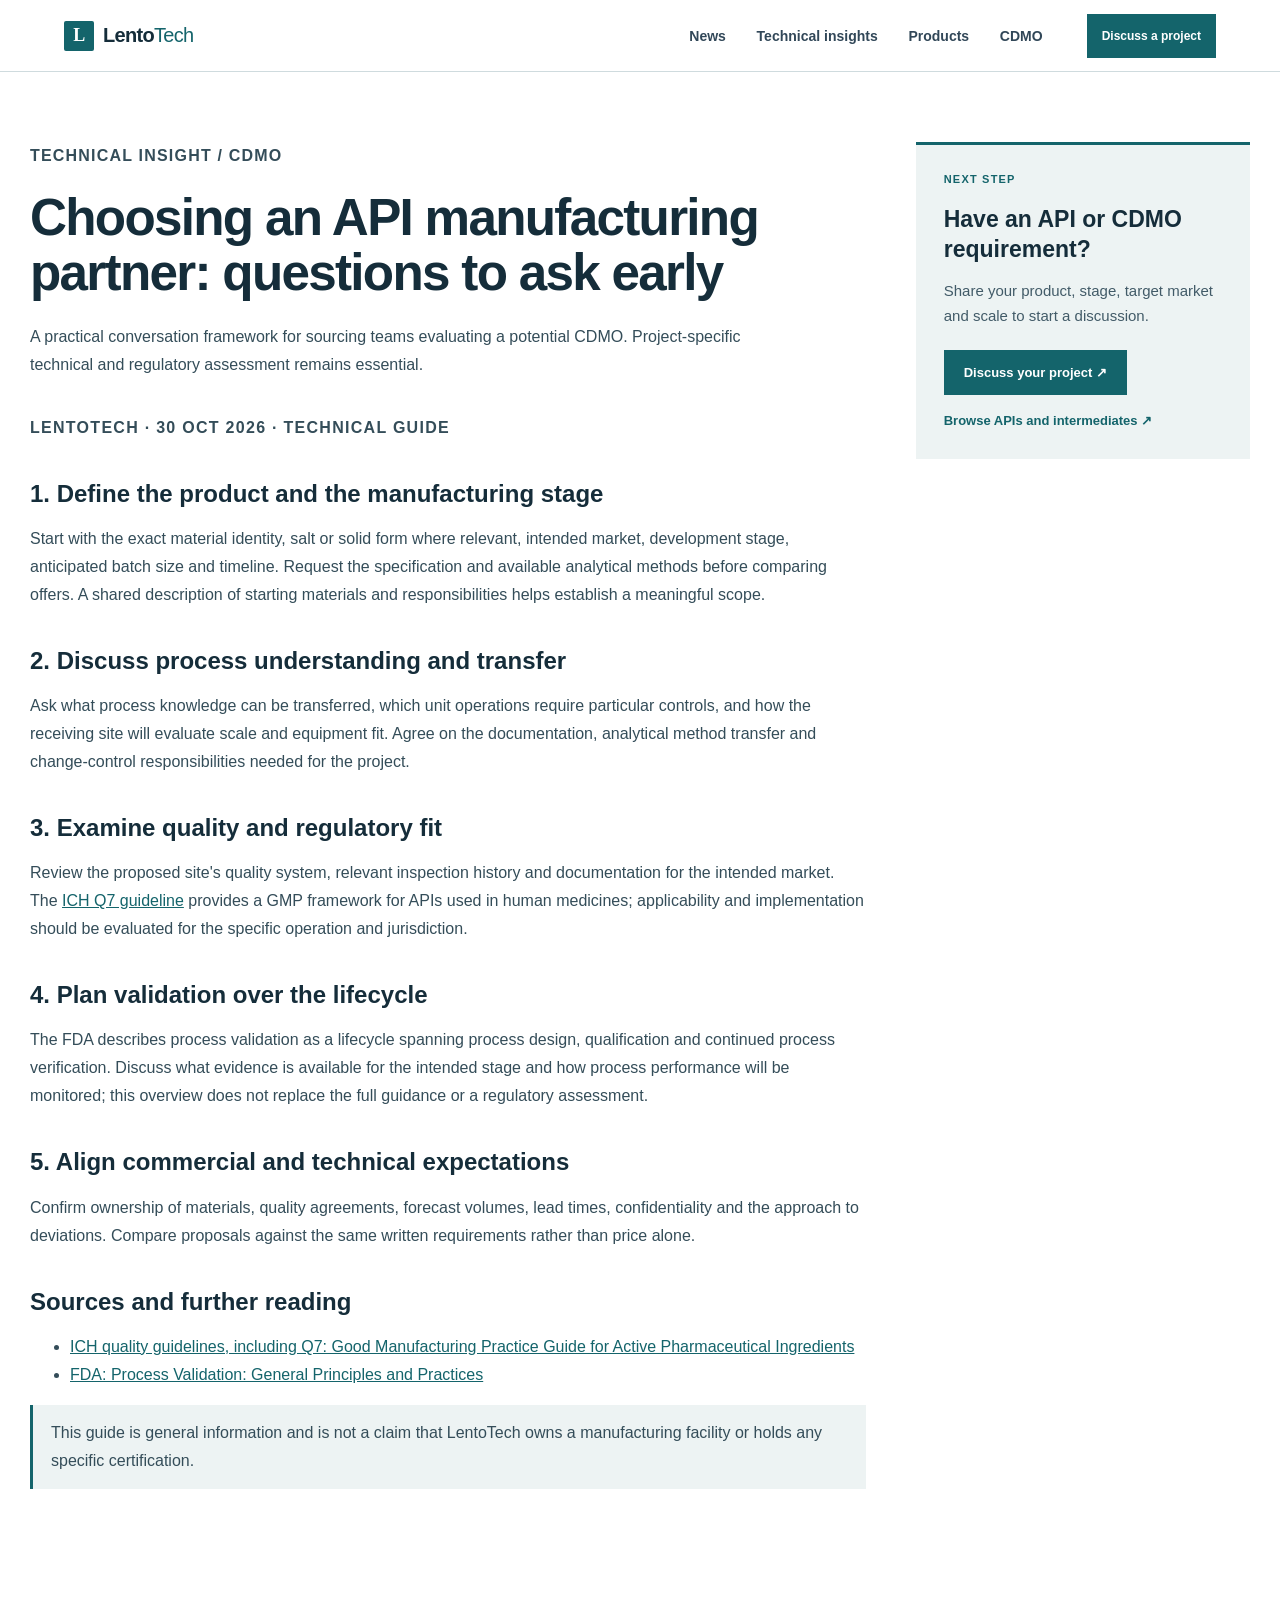
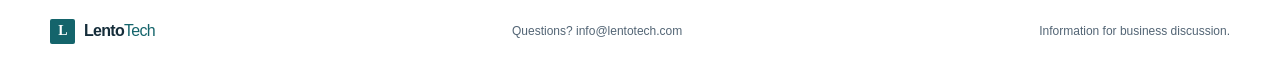
==== cdmo-guide.html @ 112631e0 "Redesign site around news, technical insights and products" ====
<!doctype html><html lang="en"><head><meta charset="utf-8"><meta name="viewport" content="width=device-width,initial-scale=1"><title>Choosing an API manufacturing partner | LentoTech</title><meta name="description" content="A practical introduction to process transfer, quality, validation and CDMO partner selection for API projects."><link rel="canonical" href="https://www.lentotech.com/cdmo-guide.html"><meta property="og:type" content="article"><meta property="og:title" content="Choosing an API manufacturing partner | LentoTech"><meta property="og:description" content="A practical introduction to process transfer, quality, validation and CDMO partner selection for API projects."><meta property="og:url" content="https://www.lentotech.com/cdmo-guide.html"><meta property="og:image" content="https://www.lentotech.com/lab-illustrative.jpg"><meta name="twitter:card" content="summary_large_image"><link rel="stylesheet" href="styles.css"></head><body><a class="skip-link" href="#main">Skip to content</a><header class="catalog-header"><a class="brand" href="index.html"><span class="brand-mark">L</span><span>Lento<span class="brand-light">Tech</span></span></a><nav aria-label="Primary navigation"><a href="news.html">News</a><a href="cdmo-guide.html">Technical insights</a><a href="products.html">Products</a><a href="index.html#capabilities">CDMO</a></nav><a class="button button-small" href="index.html#inquiry">Discuss a project</a></header><main id="main"><article class="editorial-page"><div class="article-layout"><div class="article-body"><p class="eyebrow">TECHNICAL INSIGHT / CDMO</p><h1>Choosing an API manufacturing partner: questions to ask early</h1><p class="page-lead">A practical conversation framework for sourcing teams evaluating a potential CDMO. Project-specific technical and regulatory assessment remains essential.</p><p class="story-meta">LENTOTECH · 30 OCT 2026 · TECHNICAL GUIDE</p><h2>1. Define the product and the manufacturing stage</h2><p>Start with the exact material identity, salt or solid form where relevant, intended market, development stage, anticipated batch size and timeline. Request the specification and available analytical methods before comparing offers. A shared description of starting materials and responsibilities helps establish a meaningful scope.</p><h2>2. Discuss process understanding and transfer</h2><p>Ask what process knowledge can be transferred, which unit operations require particular controls, and how the receiving site will evaluate scale and equipment fit. Agree on the documentation, analytical method transfer and change-control responsibilities needed for the project.</p><h2>3. Examine quality and regulatory fit</h2><p>Review the proposed site's quality system, relevant inspection history and documentation for the intended market. The <a href="https://ich.org/page/quality-guidelines">ICH Q7 guideline</a> provides a GMP framework for APIs used in human medicines; applicability and implementation should be evaluated for the specific operation and jurisdiction.</p><h2>4. Plan validation over the lifecycle</h2><p>The FDA describes process validation as a lifecycle spanning process design, qualification and continued process verification. Discuss what evidence is available for the intended stage and how process performance will be monitored; this overview does not replace the full guidance or a regulatory assessment.</p><h2>5. Align commercial and technical expectations</h2><p>Confirm ownership of materials, quality agreements, forecast volumes, lead times, confidentiality and the approach to deviations. Compare proposals against the same written requirements rather than price alone.</p><h2>Sources and further reading</h2><ul><li><a href="https://ich.org/page/quality-guidelines">ICH quality guidelines, including Q7: Good Manufacturing Practice Guide for Active Pharmaceutical Ingredients</a></li><li><a href="https://www.fda.gov/regulatory-information/search-fda-guidance-documents/process-validation-general-principles-and-practices">FDA: Process Validation: General Principles and Practices</a></li></ul><p class="article-note">This guide is general information and is not a claim that LentoTech owns a manufacturing facility or holds any specific certification.</p></div><aside class="news-aside"><p class="eyebrow">NEXT STEP</p><h2>Have an API or CDMO requirement?</h2><p>Share your product, stage, target market and scale to start a discussion.</p><a class="button" href="index.html#inquiry">Discuss your project ↗</a><a class="text-link" href="products.html">Browse APIs and intermediates ↗</a></aside></div></article></main><footer><a class="brand" href="index.html"><span class="brand-mark">L</span><span>Lento<span class="brand-light">Tech</span></span></a><span>Questions? <a href="mailto:info@lentotech.com">info@lentotech.com</a></span><span>Information for business discussion.</span></footer></body></html>
---- styles.css ----
:root{--ink:#182b3a;--muted:#536575;--accent:#17636b;--accent-dark:#124d54;--accent-pale:#e5eff0;--paper:#fff;--soft:#f4f6f5;--line:#d7dfe1;--dark:#172c37;--white:#fff;--serif:Georgia,'Times New Roman',serif;--sans:Arial,Helvetica,sans-serif;--display:Arial,Helvetica,sans-serif}
*{box-sizing:border-box}html{scroll-behavior:smooth;scroll-padding-top:85px}body{margin:0;color:var(--ink);background:var(--paper);font-family:var(--sans);-webkit-font-smoothing:antialiased}a{color:inherit;text-decoration:none}button,input,select,textarea{font:inherit}.sr-only{position:absolute;width:1px;height:1px;padding:0;margin:-1px;overflow:hidden;clip:rect(0,0,0,0);white-space:nowrap;border:0}.skip-link{position:absolute;top:-48px;left:1rem;padding:.8rem;background:var(--ink);color:#fff;z-index:10}.skip-link:focus{top:1rem}
.site-header{min-height:78px;padding:0 max(5vw,calc((100vw - 1240px)/2));display:flex;align-items:center;justify-content:space-between;border-bottom:1px solid var(--line);background:#fff;position:sticky;top:0;z-index:5}.brand{display:inline-flex;align-items:center;gap:9px;font:700 20px var(--display);letter-spacing:-.7px;white-space:nowrap}.brand-mark{height:30px;width:30px;border-radius:2px;background:var(--accent);color:white;display:grid;place-items:center;font:700 18px var(--serif)}.brand-light{font-weight:400;color:var(--accent)}nav{display:flex;gap:clamp(16px,2.4vw,34px);margin:0 24px;font-size:13px;color:#314758}nav a:hover,.text-link:hover,.read-link:hover{color:var(--accent)}.header-actions{display:flex;align-items:center;gap:16px}#language{border:1px solid var(--line);background:#fff;color:var(--ink);font-size:12px;padding:10px;cursor:pointer}.button{display:inline-flex;align-items:center;justify-content:center;gap:16px;background:var(--accent);border:1px solid var(--accent);color:white;padding:14px 19px;font-weight:600;font-size:13px;transition:background .15s}.button:hover{background:var(--accent-dark)}.button-small{padding:11px 14px;font-size:12px}
.hero{max-width:1240px;margin:auto;padding:76px 30px 70px;min-height:530px;display:grid;grid-template-columns:1.05fr .95fr;gap:7vw;align-items:center}.eyebrow{font-size:10px;font-weight:700;letter-spacing:1.2px;color:var(--accent);margin:0 0 20px;text-transform:uppercase}.live-dot{width:6px;height:6px;display:inline-block;border-radius:50%;background:var(--accent);margin-right:7px}.hero h1{font:600 clamp(38px,4.5vw,60px)/1.1 var(--display);letter-spacing:-2.3px;max-width:650px;margin:0}.hero h1 em{font:500 1em/1.12 var(--serif);color:var(--accent);letter-spacing:-1.4px}.hero-lede{font-size:16px;line-height:1.7;color:var(--muted);max-width:520px;margin:22px 0 26px}.hero-actions{display:flex;gap:24px;align-items:center}.text-link,.read-link{font-size:12px;font-weight:600;color:var(--accent)}.trust-row{display:flex;gap:19px;margin-top:42px;color:#4a5e6c;font-size:10px;border-top:1px solid var(--line);padding-top:15px}.trust-row b{color:var(--ink);font-weight:600}.hero-visual{height:355px;width:100%;position:relative;margin:0;overflow:hidden;background:#edf1f0;color:#415765;font-size:12px;letter-spacing:.1px}.hero-visual:before{content:'';position:absolute;inset:18px;border:1px solid #c7d1d1;pointer-events:none}.hero-visual:after{content:'LENTOTECH';position:absolute;bottom:31px;left:32px;color:#7d8c91;font-size:9px;letter-spacing:1.5px;pointer-events:none}.media-placeholder{display:flex;flex-direction:column;align-items:center;justify-content:center;gap:10px;text-align:center}.media-icon{width:34px;height:34px;border:1px solid #82959a;display:grid;place-items:center;color:var(--accent);font-size:19px;z-index:1}.media-placeholder small{font-size:10px;z-index:1;color:#536575}.hero-visual>span:not(.media-icon),.hero-visual small{z-index:1}
.ticker{min-height:55px;background:var(--dark);color:white;padding:0 max(5vw,calc((100vw - 1240px)/2));display:flex;align-items:center;justify-content:space-between;gap:18px;font-size:12px;letter-spacing:.1px}.ticker span{font-size:9px;color:#c2d0d3;letter-spacing:1px}.ticker i{font-style:normal;color:#95b6b9}
.section{padding:82px 30px;max-width:1240px;margin:auto}.section-heading{display:flex;align-items:end;justify-content:space-between;gap:30px}.section h2,.inquiry h2{font:600 clamp(30px,3.4vw,43px)/1.16 var(--display);letter-spacing:-1.5px;margin:0;max-width:680px}.section-heading .eyebrow{margin-bottom:13px}.section-intro{max-width:650px;margin:16px 0 29px;color:var(--muted);line-height:1.7;font-size:14px}.insight-grid{display:grid;grid-template-columns:1.25fr 1fr 1fr;gap:26px}.insight-card{border-top:1px solid var(--line);padding-top:15px;min-width:0}.insight-card .media-placeholder{display:none}.article-meta{display:flex;gap:8px;font-size:9px;color:#536575;letter-spacing:.65px;margin:3px 0 12px}.article-meta span:first-child{color:var(--accent);font-weight:700}.insight-card h3{font:600 19px/1.35 var(--display);letter-spacing:-.25px;margin:0 0 8px}.feature-card h3{font-size:22px}.insight-card p,.product-grid p,.capability-list p{font-size:13px;line-height:1.65;color:var(--muted);margin:0 0 12px}.read-link{display:inline-block;margin:3px 0 2px}
.capabilities{max-width:none;background:var(--soft);display:grid;grid-template-columns:minmax(240px,.75fr) minmax(480px,1.25fr);gap:8vw;padding:80px max(30px,calc((100vw - 1180px)/2))}.capability-intro .eyebrow{margin-bottom:15px}.capability-intro h2{max-width:430px}.capability-intro>p:not(.eyebrow){max-width:390px;color:#536575;font-size:14px;line-height:1.7;margin:18px 0}.capability-list article{display:grid;grid-template-columns:36px 1fr 18px;gap:14px;padding:18px 0;border-top:1px solid #d3dddf}.capability-list article:last-child{border-bottom:1px solid #d3dddf}.capability-list article>span{font-size:10px;color:var(--accent);padding-top:3px}.capability-list h3{margin:0 0 5px;font:600 16px/1.35 var(--display)}.capability-list p{margin:0;max-width:580px}.capability-list article>b{font-size:14px;color:var(--accent);font-weight:400}.products{background:#fff}.small-note{font-size:11px;color:#536575}.product-grid{display:grid;grid-template-columns:repeat(3,1fr);gap:0;margin-top:35px;border-top:1px solid var(--line);border-bottom:1px solid var(--line)}.product-grid article{padding:20px 26px 23px 0;position:relative}.product-grid article+article{padding-left:26px;border-left:1px solid var(--line)}.product-index{font-size:10px;color:#536575;letter-spacing:.7px}.product-symbol{font:italic 38px var(--serif);color:var(--accent);margin:18px 0 8px;height:44px}.product-grid h3{font:600 17px/1.35 var(--display);margin:0 0 8px}.product-grid p{min-height:43px}.product-grid a{font-size:11px;color:var(--accent);font-weight:700}
.inquiry{background:var(--dark);color:white;padding:76px max(30px,calc((100vw - 1180px)/2));display:grid;grid-template-columns:.9fr 1.1fr;gap:8vw}.inquiry .eyebrow{color:#9fc5c7}.inquiry h2{font-size:38px}.inquiry-copy>p:not(.eyebrow){color:#d0dadd;line-height:1.7;font-size:14px;max-width:440px;margin:16px 0}.private-note{margin-top:38px;display:flex;align-items:flex-start;gap:9px;color:#d0dadd;font-size:11px;line-height:1.6;max-width:360px}.private-note span{color:#9fc5c7}form{display:flex;flex-direction:column;gap:9px}form label{font-size:11px;color:#e0e7e9;margin-top:5px}form input,form select,form textarea{width:100%;border:1px solid #73838a;background:#213944;color:white;padding:12px 13px;border-radius:0;font-size:13px;outline:none}form input:focus,form select:focus,form textarea:focus{border-color:#b6d7d8}form input::placeholder,form textarea::placeholder{color:#c3d0d3}form select option{background:#213944}.form-row{display:grid;grid-template-columns:1fr 1fr;gap:14px}.form-row>div{display:flex;flex-direction:column;gap:9px}.consent{display:flex;align-items:center;gap:8px!important;color:#d0dadd!important}.consent input{width:14px;height:14px;accent-color:var(--accent)}form .button{align-self:flex-start;margin-top:6px;background:#fff;border-color:#fff;color:var(--dark)}form .button:hover{background:#e6eff0}.form-note{font-size:10px;line-height:1.6;color:#d0dadd;max-width:440px;margin:0}.about-strip{display:flex;align-items:center;gap:22px;padding:28px max(30px,calc((100vw - 1180px)/2));background:var(--accent-pale)}.about-strip p{flex:1;max-width:680px;color:#314e59;font-size:13px;line-height:1.65}.about-strip>a{font-size:12px;color:var(--accent-dark);font-weight:600}footer{display:flex;align-items:center;justify-content:space-between;gap:18px;padding:24px max(30px,calc((100vw - 1180px)/2));color:#536575;font-size:10px}footer .brand{color:var(--ink);font-size:16px}footer .brand-mark{height:25px;width:25px;font-size:14px}footer .brand-light{color:var(--accent)}
@media(max-width:900px){.site-header{padding:0 4vw}.hero{padding:58px 5vw;gap:4vw}.hero-visual{height:310px}.section{padding:68px 5vw}.inquiry{padding:65px 5vw;gap:5vw}.capabilities{gap:5vw;padding:68px 5vw}.ticker{padding:0 4vw}.trust-row{gap:12px}.section h2{font-size:36px}}
@media(max-width:680px){.site-header{min-height:66px;padding:0 5vw}.site-header nav{display:none}.header-actions{gap:8px}.button-small{padding:9px 10px;font-size:10px}.brand{font-size:17px}.brand-mark{height:27px;width:27px}.hero{grid-template-columns:1fr;padding:48px 5vw 42px;gap:30px;min-height:0}.hero h1{font-size:42px;letter-spacing:-1.8px}.hero h1 em{letter-spacing:-1px}.hero-lede{font-size:14px}.hero-visual{height:235px}.trust-row{margin-top:28px;flex-wrap:wrap;font-size:9px}.ticker{height:auto;min-height:50px;gap:14px;overflow:auto;justify-content:flex-start;white-space:nowrap}.ticker span{display:none}.ticker b{font-size:11px}.section{padding:58px 5vw}.section-heading{align-items:flex-start;flex-direction:column;gap:14px}.section h2,.inquiry h2{font-size:33px;letter-spacing:-1px}.section-intro{margin:13px 0 24px;font-size:13px}.insight-grid{grid-template-columns:1fr;gap:20px}.insight-card{padding-top:13px}.insight-card h3,.feature-card h3{font-size:18px}.capabilities{grid-template-columns:1fr;gap:28px;padding:58px 5vw}.capability-list article{grid-template-columns:30px 1fr 16px;gap:9px;padding:15px 0}.capability-list h3{font-size:15px}.product-grid{grid-template-columns:1fr;margin-top:25px}.product-grid article,.product-grid article+article{padding:17px 0 19px;border-left:0}.product-grid article+article{border-top:1px solid var(--line)}.product-symbol{margin:10px 0 4px}.product-grid p{min-height:0}.inquiry{grid-template-columns:1fr;gap:25px;padding:58px 5vw}.inquiry h2{font-size:34px}.private-note{margin-top:23px}.form-row{grid-template-columns:1fr;gap:7px}.about-strip{padding:24px 5vw;align-items:flex-start;flex-wrap:wrap;gap:12px}.about-strip p{flex-basis:100%;order:2;margin:0}.about-strip>a{order:3;margin-left:39px}footer{padding:20px 5vw;flex-wrap:wrap;gap:12px}footer>span:last-child{flex-basis:100%;line-height:1.6}}
@media(prefers-reduced-motion:reduce){html{scroll-behavior:auto}*,*:before,*:after{transition:none!important}}

.audience-paths{max-width:1180px;margin:0 auto;padding:0 30px;display:grid;grid-template-columns:repeat(3,1fr);border-bottom:1px solid var(--line)}
.audience-paths a{min-height:72px;display:flex;align-items:center;gap:14px;border-top:1px solid var(--line);padding:12px 20px 12px 0}
.audience-paths a+a{border-left:1px solid var(--line);padding-left:20px}
.audience-paths span{font-size:10px;color:var(--accent);font-weight:700}
.audience-paths strong{font-size:14px;font-weight:600;flex:1}
.audience-paths b{color:var(--accent);font-size:14px;font-weight:400}
.audience-paths a:hover strong{color:var(--accent)}
@media(max-width:680px){.audience-paths{padding:0 5vw;grid-template-columns:1fr}.audience-paths a{min-height:52px;padding:10px 0}.audience-paths a+a{border-left:0;padding-left:0}.audience-paths strong{font-size:13px}}

.hero-visual img{display:block;width:100%;height:100%;object-fit:cover}.hero-visual:before,.hero-visual:after{display:none}.hero-visual figcaption{position:absolute;bottom:10px;right:10px;background:rgba(20,38,47,.82);color:#fff;padding:5px 8px;font-size:10px;line-height:1.3}

.section-photo{position:relative;margin:28px 0 0;height:250px;overflow:hidden;background:#edf1f0}.section-photo img{width:100%;height:100%;display:block;object-fit:cover}.section-photo figcaption{position:absolute;right:10px;bottom:10px;background:rgba(20,38,47,.82);color:#fff;padding:5px 8px;font-size:10px}.capability-photo{height:190px}

/* Editorial layout: readable information first, with clear product and service pathways. */
:root{--ink:#152d3a;--muted:#425b68;--accent:#14646b;--accent-dark:#0d454b;--line:#cfdbde;--soft:#edf3f3;--dark:#102c38}
.site-header{min-height:72px;box-shadow:0 1px 0 rgba(16,44,56,.04)}
nav{font-size:14px;font-weight:600}nav a{padding:12px 0}nav a:hover{box-shadow:inset 0 -2px var(--accent)}
.hero{min-height:0;max-width:1300px;padding:64px 30px 58px;grid-template-columns:1fr 1.05fr;gap:5vw}.hero h1{font-size:clamp(36px,3.6vw,52px);line-height:1.12;letter-spacing:-1.4px}.hero h1 em{font-family:var(--display);font-style:normal;font-weight:600;letter-spacing:inherit}.hero-lede{font-size:17px;line-height:1.65}.hero-visual{height:390px}.hero-visual img{object-position:center}.trust-row{font-size:11px;margin-top:32px}.button{min-height:45px}.text-link,.read-link,.product-grid a{font-size:13px}
.audience-paths{max-width:1240px;margin:0 auto;padding:0 30px;display:grid;grid-template-columns:repeat(3,1fr);border-bottom:1px solid var(--line)}.audience-paths a{display:flex;align-items:center;gap:14px;min-height:74px;padding:15px 20px;border-right:1px solid var(--line);font-size:14px}.audience-paths a:first-child{border-left:1px solid var(--line)}.audience-paths a span{font-size:11px;color:var(--accent)}.audience-paths a b{margin-left:auto;color:var(--accent)}.audience-paths a:hover{background:var(--soft)}
.section{max-width:1300px;padding:78px 30px}.section h2,.inquiry h2{font-size:clamp(29px,2.9vw,39px);letter-spacing:-.8px}.section-intro,.capability-intro>p:not(.eyebrow){font-size:16px;line-height:1.65}.section-photo{height:265px}.product-grid{margin-top:24px}.product-grid article{padding:25px 28px 28px 0}.product-grid article+article{padding-left:28px}.product-grid h3,.capability-list h3{font-size:18px}.product-grid p,.capability-list p,.insight-card p{font-size:15px;line-height:1.65}.product-symbol{font-size:30px;height:34px;margin:14px 0}.capabilities{max-width:none;padding:78px max(30px,calc((100vw - 1240px)/2));gap:7vw}.capability-list article{padding:22px 0}.capability-photo{height:210px}.insight-card h3{font-size:19px}.article-meta,.eyebrow{font-size:11px}.small-note{font-size:12px;line-height:1.5}.inquiry{padding:75px max(30px,calc((100vw - 1240px)/2))}.inquiry-copy>p:not(.eyebrow){font-size:16px}form label,.private-note{font-size:13px}form input,form select,form textarea{font-size:15px}.form-note{font-size:12px}.about-strip p{font-size:14px}footer{font-size:12px}
a:focus-visible,button:focus-visible,select:focus-visible,input:focus-visible,textarea:focus-visible{outline:3px solid #d6942c;outline-offset:3px}
@media(max-width:900px){.site-header{padding:0 4vw}.hero{padding:50px 5vw;gap:4vw}.hero-visual{height:320px}.section{padding:65px 5vw}.capabilities{padding:65px 5vw}.audience-paths{padding:0 5vw}}
@media(max-width:680px){.site-header{position:relative;flex-wrap:wrap;gap:10px;padding:14px 5vw}.site-header nav{display:flex;order:3;width:100%;margin:0;gap:22px;overflow-x:auto;white-space:nowrap;font-size:13px}.site-header nav a{padding:7px 0}.header-actions{margin-left:auto}.hero{grid-template-columns:1fr;padding:38px 5vw 42px;gap:24px}.hero h1{font-size:clamp(34px,9vw,44px);letter-spacing:-1px}.hero-lede{font-size:16px}.hero-visual{height:250px}.trust-row{font-size:11px}.audience-paths{grid-template-columns:1fr;padding:0 5vw}.audience-paths a,.audience-paths a:first-child{min-height:54px;border:0;border-bottom:1px solid var(--line);padding:12px 3px}.section{padding:58px 5vw}.section-photo{height:210px}.product-grid{grid-template-columns:1fr}.product-grid article,.product-grid article+article{padding:20px 0;border-left:0}.capabilities{grid-template-columns:1fr;padding:58px 5vw}.capability-photo{height:200px}.inquiry{grid-template-columns:1fr;padding:58px 5vw}.form-row{grid-template-columns:1fr}.insight-grid{grid-template-columns:1fr}}

/* Product and service pathways */
.product-grid{gap:18px;border:0}.product-grid article,.product-grid article+article{padding:24px;border:1px solid var(--line);background:#f8faf9}.product-grid article{display:flex;flex-direction:column}.product-grid article a{margin-top:auto;display:inline-flex;align-items:center;min-height:44px}.product-grid p{min-height:0}.hero-actions{flex-wrap:wrap}.header-actions{min-width:0}#language{min-height:44px}.button-small{min-height:44px}.section-photo img{object-position:center}.hero-visual img{object-position:center}
@media(max-width:680px){.product-grid{gap:12px}.product-grid article,.product-grid article+article{padding:20px;border:1px solid var(--line)}.site-header nav{scrollbar-width:thin}.header-actions{flex-wrap:wrap;justify-content:flex-end}.site-header nav a{min-height:44px;display:inline-flex;align-items:center}.ticker{white-space:normal;flex-wrap:wrap;padding:14px 5vw;gap:10px}.ticker i{display:none}.hero-actions .text-link{min-height:44px;display:inline-flex;align-items:center}}
@media(max-width:360px){.site-header .header-actions{width:100%;justify-content:space-between}.hero h1{font-size:32px}.section h2,.inquiry h2{font-size:29px}}
/* Product catalog */
.catalog-header{min-height:72px;padding:12px max(5vw,calc((100vw - 1240px)/2));display:flex;align-items:center;justify-content:space-between;gap:20px;border-bottom:1px solid var(--line);background:#fff}.catalog-main{max-width:1300px;padding:68px 30px 90px;margin:auto}.catalog-main h1{font-size:clamp(34px,4vw,50px);line-height:1.1;letter-spacing:-1.2px;max-width:800px;margin:0}.catalog-intro{font-size:17px;line-height:1.65;max-width:760px;color:var(--muted)}.catalog-notice{font-size:14px;line-height:1.6;color:var(--muted);background:var(--soft);padding:15px 18px;border-left:3px solid var(--accent)}.catalog-controls{display:grid;grid-template-columns:minmax(0,2fr) minmax(180px,1fr);gap:16px;margin-top:30px}.catalog-controls label{font-size:14px;font-weight:600;display:grid;gap:8px}.catalog-controls input,.catalog-controls select{width:100%;min-height:48px;padding:10px 12px;border:1px solid #9bacb1;background:#fff;color:var(--ink)}#product-count{font-size:14px;color:var(--muted);margin:22px 0}.catalog-grid{display:grid;grid-template-columns:repeat(3,minmax(0,1fr));gap:16px}.catalog-card{border:1px solid var(--line);padding:22px;display:flex;flex-direction:column;min-width:0;background:#fff;overflow-wrap:anywhere}.catalog-card[hidden]{display:none}.card-head{display:flex;justify-content:space-between;gap:12px}.kind{color:var(--accent);font-size:12px;font-weight:700;letter-spacing:.05em;text-transform:uppercase}.anchor{color:var(--muted);font-size:14px}.catalog-card h2{font-size:19px;line-height:1.35;margin:14px 0 8px}.other-name{font-size:14px;color:var(--muted);margin:0 0 12px}.cas{font-size:14px;margin:0 0 16px}.cas strong{display:block;font-size:11px;letter-spacing:.08em;color:var(--muted);margin-bottom:4px}.catalog-card details{border-top:1px solid var(--line);font-size:14px;line-height:1.6}.catalog-card summary{padding:14px 0;cursor:pointer;color:var(--accent);font-weight:600}.catalog-card details a,#no-results a{color:var(--accent);text-decoration:underline}.inquire{border-top:1px solid var(--line);padding:16px 0 0;margin-top:auto;min-height:46px;font-size:14px;color:var(--accent);font-weight:700;display:flex;justify-content:space-between}.catalog-link{white-space:nowrap}.catalog-header nav{margin-left:auto}#no-results{padding:24px;background:var(--soft)}
@media(max-width:900px){.catalog-grid{grid-template-columns:repeat(2,minmax(0,1fr))}.catalog-main{padding:54px 5vw 70px}}
@media(max-width:680px){.catalog-header{flex-wrap:wrap;padding:14px 5vw}.catalog-header nav{order:3;width:100%;margin:0;gap:18px;overflow:auto;white-space:nowrap}.catalog-header nav a{min-height:44px;display:flex;align-items:center}.catalog-controls,.catalog-grid{grid-template-columns:1fr}.catalog-card{padding:20px}.catalog-main h1{font-size:34px}.catalog-intro{font-size:16px}.catalog-link{white-space:normal}}
/* Editorial home and technical content */
.editorial-hero{max-width:1300px;margin:auto;padding:68px 30px;display:grid;grid-template-columns:1.12fr .88fr;gap:7vw;align-items:center}.editorial-intro h1,.editorial-page h1{font-size:clamp(38px,4vw,57px);line-height:1.08;letter-spacing:-1.7px;margin:0;max-width:800px}.editorial-intro>p:not(.eyebrow){font-size:17px;line-height:1.65;max-width:600px;color:var(--muted);margin:22px 0 28px}.hero-brief{padding:35px;background:#e8f2f1;border-top:4px solid var(--accent)}.hero-brief h2{font-size:clamp(23px,2.4vw,32px);line-height:1.25;margin:0 0 16px}.hero-brief p:not(.eyebrow){color:var(--muted);font-size:15px;line-height:1.65}.hero-meta,.story-meta{font-size:11px;color:#346169;letter-spacing:.08em;font-weight:700;line-height:1.5}.hero-meta{border-top:1px solid #bdcecf;padding-top:17px;margin-top:24px}.news-home{max-width:1300px;margin:auto;padding:78px 30px}.news-heading{display:flex;justify-content:space-between;align-items:end;gap:24px;margin-bottom:28px}.news-heading h2{font-size:clamp(30px,3vw,40px);margin:0;letter-spacing:-1px}.news-layout,.article-layout{display:grid;grid-template-columns:minmax(0,2fr) minmax(250px,.8fr);gap:50px;align-items:start}.news-list article{padding:23px 0;border-top:1px solid var(--line)}.news-list article:last-child{border-bottom:1px solid var(--line)}.news-list h3,.news-list h2{font-size:22px;line-height:1.3;letter-spacing:-.3px;margin:9px 0}.news-list p,.news-aside p:not(.eyebrow){font-size:15px;line-height:1.65;color:var(--muted);margin:0 0 12px}.story-link{font-size:14px;font-weight:700;color:var(--accent);display:inline-block;padding:6px 0}.news-list h3 a:hover,.news-list h2 a:hover{color:var(--accent)}.news-aside{background:var(--soft);padding:28px;border-top:3px solid var(--accent)}.news-aside h2,.news-aside h3{font-size:23px;line-height:1.3;margin:0 0 14px}.news-aside .button{margin:10px 0 16px}.news-aside .text-link{display:block;line-height:1.5}.editorial-page{max-width:1300px;margin:auto;padding:70px 30px 90px}.page-lead{font-size:18px;line-height:1.7;max-width:760px;color:var(--muted);margin:22px 0 35px}.article-body h2{font-size:24px;margin:36px 0 12px;line-height:1.3}.article-body p,.article-body li{font-size:16px;line-height:1.75;color:#344d59}.article-body a{color:var(--accent);text-decoration:underline}.article-note{border-left:3px solid var(--accent);padding:14px 18px;background:var(--soft)}
@media(max-width:900px){.editorial-hero,.news-home,.editorial-page{padding-left:5vw;padding-right:5vw}.news-layout,.article-layout{gap:28px}.editorial-hero{gap:4vw}}
@media(max-width:680px){.editorial-hero{grid-template-columns:1fr;padding:44px 5vw 35px;gap:25px}.editorial-intro h1,.editorial-page h1{font-size:36px;letter-spacing:-1px}.hero-brief{padding:24px}.news-home,.editorial-page{padding:55px 5vw}.news-heading{align-items:flex-start;flex-direction:column}.news-layout,.article-layout{grid-template-columns:1fr;gap:28px}.news-list h2,.news-list h3{font-size:20px}.news-aside{padding:24px}.site-header nav{gap:18px}.page-lead{font-size:16px}}
.product-spotlight{display:grid;grid-template-columns:repeat(3,minmax(0,1fr));gap:12px;margin-top:26px}.product-spotlight a{display:flex;flex-direction:column;gap:8px;padding:18px;border:1px solid var(--line);min-width:0;overflow-wrap:anywhere}.product-spotlight a:hover{background:var(--soft)}.product-spotlight strong{font-size:16px}.product-spotlight span{font-size:13px;color:var(--muted)}.catalog-card h2 a:hover{color:var(--accent)}@media(max-width:680px){.product-spotlight{grid-template-columns:1fr}}
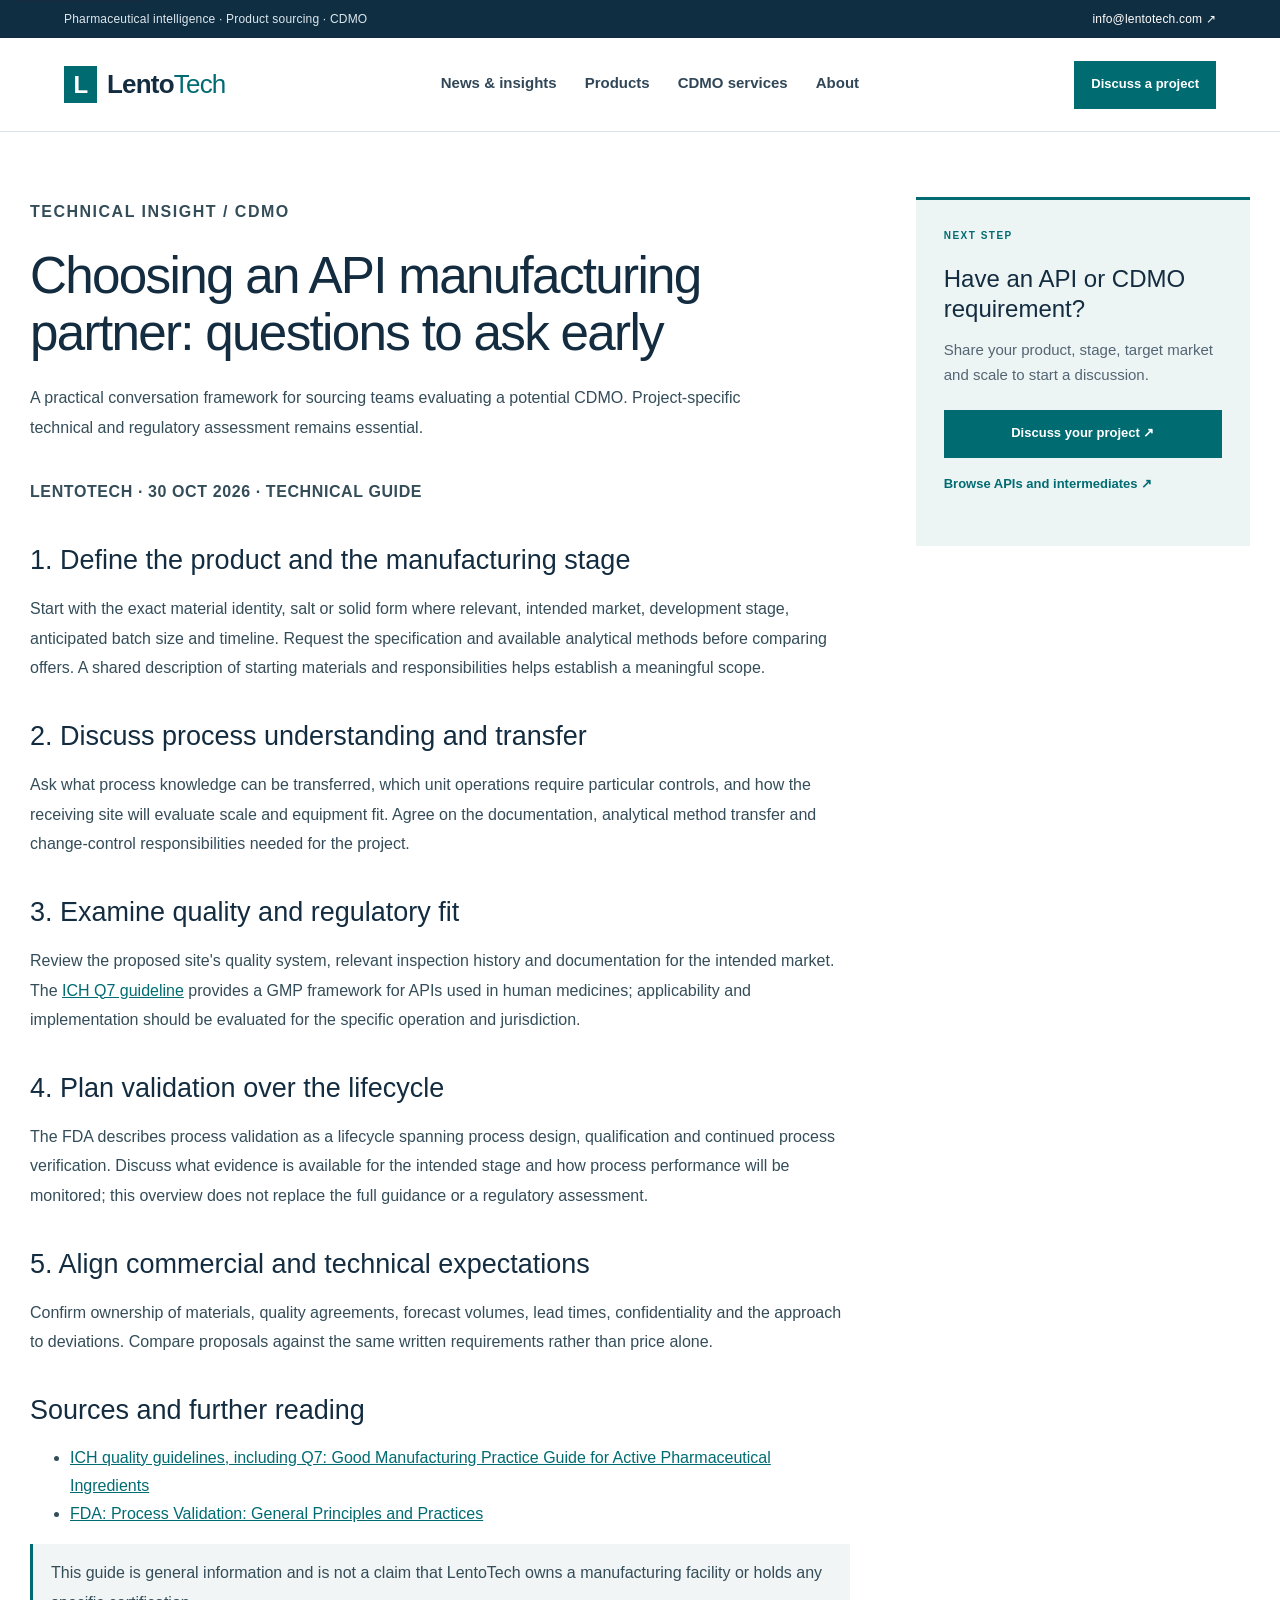
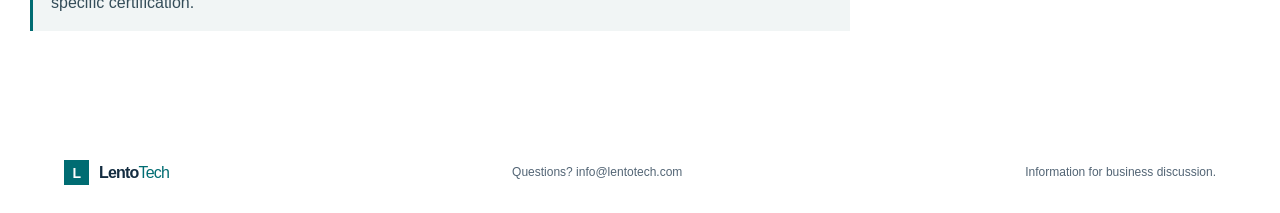
==== commit a64577e9: "Redesign pharma editorial layout and product discovery" ====
--- a/cdmo-guide.html
+++ b/cdmo-guide.html
@@ -1 +1 @@
-<!doctype html><html lang="en"><head><meta charset="utf-8"><meta name="viewport" content="width=device-width,initial-scale=1"><title>Choosing an API manufacturing partner | LentoTech</title><meta name="description" content="A practical introduction to process transfer, quality, validation and CDMO partner selection for API projects."><link rel="canonical" href="https://www.lentotech.com/cdmo-guide.html"><meta property="og:type" content="article"><meta property="og:title" content="Choosing an API manufacturing partner | LentoTech"><meta property="og:description" content="A practical introduction to process transfer, quality, validation and CDMO partner selection for API projects."><meta property="og:url" content="https://www.lentotech.com/cdmo-guide.html"><meta property="og:image" content="https://www.lentotech.com/lab-illustrative.jpg"><meta name="twitter:card" content="summary_large_image"><link rel="stylesheet" href="styles.css"></head><body><a class="skip-link" href="#main">Skip to content</a><header class="catalog-header"><a class="brand" href="index.html"><span class="brand-mark">L</span><span>Lento<span class="brand-light">Tech</span></span></a><nav aria-label="Primary navigation"><a href="news.html">News</a><a href="cdmo-guide.html">Technical insights</a><a href="products.html">Products</a><a href="index.html#capabilities">CDMO</a></nav><a class="button button-small" href="index.html#inquiry">Discuss a project</a></header><main id="main"><article class="editorial-page"><div class="article-layout"><div class="article-body"><p class="eyebrow">TECHNICAL INSIGHT / CDMO</p><h1>Choosing an API manufacturing partner: questions to ask early</h1><p class="page-lead">A practical conversation framework for sourcing teams evaluating a potential CDMO. Project-specific technical and regulatory assessment remains essential.</p><p class="story-meta">LENTOTECH · 30 OCT 2026 · TECHNICAL GUIDE</p><h2>1. Define the product and the manufacturing stage</h2><p>Start with the exact material identity, salt or solid form where relevant, intended market, development stage, anticipated batch size and timeline. Request the specification and available analytical methods before comparing offers. A shared description of starting materials and responsibilities helps establish a meaningful scope.</p><h2>2. Discuss process understanding and transfer</h2><p>Ask what process knowledge can be transferred, which unit operations require particular controls, and how the receiving site will evaluate scale and equipment fit. Agree on the documentation, analytical method transfer and change-control responsibilities needed for the project.</p><h2>3. Examine quality and regulatory fit</h2><p>Review the proposed site's quality system, relevant inspection history and documentation for the intended market. The <a href="https://ich.org/page/quality-guidelines">ICH Q7 guideline</a> provides a GMP framework for APIs used in human medicines; applicability and implementation should be evaluated for the specific operation and jurisdiction.</p><h2>4. Plan validation over the lifecycle</h2><p>The FDA describes process validation as a lifecycle spanning process design, qualification and continued process verification. Discuss what evidence is available for the intended stage and how process performance will be monitored; this overview does not replace the full guidance or a regulatory assessment.</p><h2>5. Align commercial and technical expectations</h2><p>Confirm ownership of materials, quality agreements, forecast volumes, lead times, confidentiality and the approach to deviations. Compare proposals against the same written requirements rather than price alone.</p><h2>Sources and further reading</h2><ul><li><a href="https://ich.org/page/quality-guidelines">ICH quality guidelines, including Q7: Good Manufacturing Practice Guide for Active Pharmaceutical Ingredients</a></li><li><a href="https://www.fda.gov/regulatory-information/search-fda-guidance-documents/process-validation-general-principles-and-practices">FDA: Process Validation: General Principles and Practices</a></li></ul><p class="article-note">This guide is general information and is not a claim that LentoTech owns a manufacturing facility or holds any specific certification.</p></div><aside class="news-aside"><p class="eyebrow">NEXT STEP</p><h2>Have an API or CDMO requirement?</h2><p>Share your product, stage, target market and scale to start a discussion.</p><a class="button" href="index.html#inquiry">Discuss your project ↗</a><a class="text-link" href="products.html">Browse APIs and intermediates ↗</a></aside></div></article></main><footer><a class="brand" href="index.html"><span class="brand-mark">L</span><span>Lento<span class="brand-light">Tech</span></span></a><span>Questions? <a href="mailto:info@lentotech.com">info@lentotech.com</a></span><span>Information for business discussion.</span></footer></body></html>+<!doctype html><html lang="en"><head><meta charset="utf-8"><meta name="viewport" content="width=device-width,initial-scale=1"><title>Choosing an API manufacturing partner | LentoTech</title><meta name="description" content="A practical introduction to process transfer, quality, validation and CDMO partner selection for API projects."><link rel="canonical" href="https://www.lentotech.com/cdmo-guide.html"><meta property="og:type" content="article"><meta property="og:title" content="Choosing an API manufacturing partner | LentoTech"><meta property="og:description" content="A practical introduction to process transfer, quality, validation and CDMO partner selection for API projects."><meta property="og:url" content="https://www.lentotech.com/cdmo-guide.html"><meta property="og:image" content="https://www.lentotech.com/lab-illustrative.jpg"><meta name="twitter:card" content="summary_large_image"><link rel="stylesheet" href="styles.css"><link rel="stylesheet" href="design.css"><link rel="icon" type="image/svg+xml" href="favicon.svg"></head><body><div class="utility-bar"><span>Pharmaceutical intelligence · Product sourcing · CDMO</span><a href="mailto:info@lentotech.com">info@lentotech.com ↗</a></div><a class="skip-link" href="#main">Skip to content</a><header class="catalog-header"><a class="brand" href="index.html"><span class="brand-mark">L</span><span>Lento<span class="brand-light">Tech</span></span></a><nav aria-label="Primary navigation"><a href="news.html">News &amp; insights</a><a href="products.html">Products</a><a href="index.html#capabilities">CDMO services</a><a href="index.html#about">About</a></nav><a class="button button-small" href="index.html#inquiry">Discuss a project</a></header><main id="main"><article class="editorial-page"><div class="article-layout"><div class="article-body"><p class="eyebrow">TECHNICAL INSIGHT / CDMO</p><h1>Choosing an API manufacturing partner: questions to ask early</h1><p class="page-lead">A practical conversation framework for sourcing teams evaluating a potential CDMO. Project-specific technical and regulatory assessment remains essential.</p><p class="story-meta">LENTOTECH · 30 OCT 2026 · TECHNICAL GUIDE</p><h2>1. Define the product and the manufacturing stage</h2><p>Start with the exact material identity, salt or solid form where relevant, intended market, development stage, anticipated batch size and timeline. Request the specification and available analytical methods before comparing offers. A shared description of starting materials and responsibilities helps establish a meaningful scope.</p><h2>2. Discuss process understanding and transfer</h2><p>Ask what process knowledge can be transferred, which unit operations require particular controls, and how the receiving site will evaluate scale and equipment fit. Agree on the documentation, analytical method transfer and change-control responsibilities needed for the project.</p><h2>3. Examine quality and regulatory fit</h2><p>Review the proposed site's quality system, relevant inspection history and documentation for the intended market. The <a href="https://ich.org/page/quality-guidelines">ICH Q7 guideline</a> provides a GMP framework for APIs used in human medicines; applicability and implementation should be evaluated for the specific operation and jurisdiction.</p><h2>4. Plan validation over the lifecycle</h2><p>The FDA describes process validation as a lifecycle spanning process design, qualification and continued process verification. Discuss what evidence is available for the intended stage and how process performance will be monitored; this overview does not replace the full guidance or a regulatory assessment.</p><h2>5. Align commercial and technical expectations</h2><p>Confirm ownership of materials, quality agreements, forecast volumes, lead times, confidentiality and the approach to deviations. Compare proposals against the same written requirements rather than price alone.</p><h2>Sources and further reading</h2><ul><li><a href="https://ich.org/page/quality-guidelines">ICH quality guidelines, including Q7: Good Manufacturing Practice Guide for Active Pharmaceutical Ingredients</a></li><li><a href="https://www.fda.gov/regulatory-information/search-fda-guidance-documents/process-validation-general-principles-and-practices">FDA: Process Validation: General Principles and Practices</a></li></ul><p class="article-note">This guide is general information and is not a claim that LentoTech owns a manufacturing facility or holds any specific certification.</p></div><aside class="news-aside"><p class="eyebrow">NEXT STEP</p><h2>Have an API or CDMO requirement?</h2><p>Share your product, stage, target market and scale to start a discussion.</p><a class="button" href="index.html#inquiry">Discuss your project ↗</a><a class="text-link" href="products.html">Browse APIs and intermediates ↗</a></aside></div></article></main><footer><a class="brand" href="index.html"><span class="brand-mark">L</span><span>Lento<span class="brand-light">Tech</span></span></a><span>Questions? <a href="mailto:info@lentotech.com">info@lentotech.com</a></span><span>Information for business discussion.</span></footer></body></html>
--- a/design.css
+++ b/design.css
@@ -0,0 +1,186 @@
+/* LentoTech editorial system: shared across static pages, no dependencies. */
+:root{--ink:#132c40;--muted:#536573;--accent:#006c72;--accent-dark:#004f55;--soft:#f1f5f5;--line:#dbe3e6;--dark:#102e42}
+
+body{font-family:Arial,Helvetica,sans-serif;font-size:16px;line-height:1.5}
+html{scroll-behavior:auto}
+img{max-width:100%}
+a,button,input,select,textarea{touch-action:manipulation}
+a:hover{text-decoration:none}
+h1,h2,h3{font-weight:500}
+p{text-wrap:pretty}
+.utility-bar{background:var(--dark);color:#dce8ee;display:flex;justify-content:space-between;gap:20px;padding:10px max(5vw,calc((100vw - 1280px)/2));font-size:12px;letter-spacing:.2px}
+.utility-bar a{color:white}
+.site-header,.catalog-header{position:relative;min-height:94px;padding:18px max(5vw,calc((100vw - 1280px)/2));gap:28px;border-bottom:1px solid var(--line)}
+.brand{font-size:26px;letter-spacing:-.8px;gap:10px}
+.brand-mark{width:33px;height:37px;background:var(--accent);font-family:Arial,sans-serif;font-size:24px;border-radius:0}
+.site-header nav,.catalog-header nav{font-size:15px;gap:28px;margin:0 auto}
+.site-header nav a,.catalog-header nav a{padding:12px 0;white-space:nowrap;border-bottom:2px solid transparent}
+.site-header nav a:hover,.catalog-header nav a:hover,nav a[aria-current]{border-color:var(--accent);color:var(--accent)}
+.header-actions{gap:14px}
+.button{min-height:48px;padding:13px 22px;font-size:14px;line-height:1.4;font-weight:600;border-radius:0;box-shadow:none}
+.button-small{font-size:13px;padding:12px 16px}
+#language{font-size:13px;border:0;padding:10px 2px;max-width:100px}
+.text-link{font-size:14px;line-height:1.5;display:inline-flex;align-items:center;min-height:44px}
+.eyebrow{font-size:11px;letter-spacing:1.5px;line-height:1.6;margin-bottom:20px}
+.editorial-hero{max-width:1440px;padding:0;margin:0 auto;grid-template-columns:1fr 1fr;gap:0;align-items:stretch;background:#f0f4f4}
+.editorial-intro{padding:58px clamp(28px,5vw,80px) 64px}
+.editorial-intro h1{font-size:clamp(36px,3.7vw,54px);line-height:1.09;font-weight:500;letter-spacing:-1.9px;max-width:580px}
+.editorial-intro>p:not(.eyebrow){font-size:17px;line-height:1.7;margin:24px 0 30px}
+.hero-actions{gap:20px}
+.editorial-image{margin:0;position:relative;min-height:420px;overflow:hidden;background:#dbe8ea}
+.editorial-image img{width:100%;height:100%;position:absolute;object-fit:cover;object-position:57% center}
+.editorial-image figcaption{position:absolute;bottom:0;left:0;right:0;padding:18px 25px;background:#102e42e8;color:#fff;font-size:10px;letter-spacing:1.4px}
+.editorial-image figcaption span{display:block;color:#c2d1d9;letter-spacing:0;margin-top:5px}
+.news-home{max-width:1340px;padding:64px 30px 62px}
+.news-heading{margin-bottom:30px;align-items:center}
+.news-heading .eyebrow{margin-bottom:8px}
+.news-heading h2{font-weight:500;font-size:36px;letter-spacing:-1px}
+.news-home .news-layout{grid-template-columns:minmax(0,1fr) 280px;gap:40px}
+.news-home .news-list{display:grid;grid-template-columns:repeat(3,minmax(0,1fr));gap:26px;border-top:2px solid var(--ink)}
+.news-home .news-list article{border:0;border-bottom:1px solid var(--line);padding:24px 0;display:flex;flex-direction:column}
+.news-home .news-list article+article{padding-left:0}
+.news-home .news-list h3{font-size:21px;line-height:1.35;font-weight:500;margin:15px 0}
+.news-home .news-list p{font-size:14px;line-height:1.7}
+.news-home .story-link{margin-top:auto}
+.story-meta{font-size:10px;line-height:1.8;letter-spacing:.6px}
+.news-aside{border-top:3px solid var(--accent);padding:28px;background:#edf4f4}
+.news-aside h3,.news-aside h2{font-weight:500;font-size:24px;line-height:1.25}
+.news-aside .eyebrow{font-size:10px}
+.news-aside .button{width:100%;font-size:13px;padding:12px}
+.news-aside .text-link{font-size:13px}
+.audience-paths{max-width:none;padding:0 max(5vw,calc((100vw - 1280px)/2));background:var(--dark);border:0;color:#fff;grid-template-columns:repeat(3,minmax(0,1fr))}
+.audience-paths a,.audience-paths a:first-child{border:0;border-right:1px solid #3d5666;padding:22px 26px;min-height:88px}
+.audience-paths a:last-child{border:0}
+.audience-paths a:hover{background:#214557}
+.audience-paths a span,.audience-paths a b{color:#88c6c8}
+.audience-paths strong{font-size:16px;font-weight:400}
+.section{max-width:1340px;padding:72px 30px}
+.section h2,.inquiry h2{font-weight:500;letter-spacing:-1px;font-size:38px}
+.section-heading{align-items:center;flex-wrap:wrap;gap:16px}
+.section-heading .small-note{width:100%;margin-top:-4px}
+.product-spotlight{gap:0;margin-top:30px;border-top:1px solid var(--line);border-bottom:1px solid var(--line)}
+.product-spotlight a{padding:24px;border:0;border-right:1px solid var(--line)}
+.product-spotlight a:first-child{padding-left:0}
+.product-spotlight a:last-child{border:0}
+.product-spotlight strong{font-size:20px;font-weight:500}
+.product-spotlight span{font-size:14px}
+.catalog-banner{display:grid;grid-template-columns:1.1fr .9fr;background:var(--soft);margin-top:32px}
+.catalog-banner>div{padding:36px}
+.catalog-banner h3{font-size:30px;margin:0 0 12px;letter-spacing:-.6px}
+.catalog-banner p:not(.eyebrow){color:var(--muted);font-size:15px;max-width:530px}
+.catalog-banner>img{width:100%;height:100%;max-height:330px;object-fit:cover}
+.product-quick-search{display:flex;flex-direction:row;gap:0;margin-top:25px}
+.product-quick-search input{min-width:0;background:#fff;color:var(--ink);border:1px solid #9eafb7;font-size:16px}
+.product-quick-search .button{background:var(--accent);color:white;border-color:var(--accent);margin:0;white-space:nowrap;align-self:stretch}
+.capabilities{max-width:none;background:#f4f7f8;padding:70px max(5vw,calc((100vw - 1280px)/2));grid-template-columns:1fr 1.2fr;gap:70px}
+.capability-intro h2{max-width:480px}
+.capability-photo{height:240px;margin-top:26px}
+.capability-list h3{font-size:21px;font-weight:500}
+.capability-list article{padding:24px 0}
+.capability-list p{font-size:15px;line-height:1.7}
+.technical-feature{max-width:1340px;margin:auto;padding:70px 30px;display:grid;grid-template-columns:1fr 1fr;gap:90px}
+.technical-feature h2{font-size:36px;line-height:1.18;letter-spacing:-1px;margin:0 0 20px}
+.technical-feature p:not(.eyebrow){color:var(--muted);font-size:16px;line-height:1.7;margin-bottom:25px}
+.guide-topics{align-self:center}
+.guide-topics a{display:flex;gap:22px;align-items:center;border-top:1px solid var(--line);padding:23px 0;color:var(--accent);font-size:13px}
+.guide-topics a:last-child{border-bottom:1px solid var(--line)}
+.guide-topics span{font-size:17px;color:var(--ink);flex:1}
+.inquiry{padding:70px max(5vw,calc((100vw - 1280px)/2));gap:80px}
+.inquiry input,.inquiry select,.inquiry textarea{font-size:16px}
+.about-strip{background:#edf3f3}
+.about-strip,.site-header,footer{overflow-wrap:anywhere}
+footer{padding:28px 5vw;line-height:1.6}
+.editorial-page,.catalog-main{max-width:1340px;padding:65px 30px 85px}
+.editorial-page h1,.catalog-main h1{font-weight:500;font-size:clamp(34px,4vw,54px);line-height:1.12}
+.newsroom>.eyebrow{margin-bottom:15px}
+.newsroom>.page-lead{margin:20px 0 35px;max-width:740px}
+.news-section-label{display:flex;justify-content:space-between;gap:20px;border-top:2px solid var(--ink);padding:18px 0;font-size:12px;letter-spacing:.6px}
+.news-section-label a{color:var(--accent)}
+.newsroom .news-list article{padding:28px 0}
+.newsroom .news-list h2{font-size:28px;font-weight:500;line-height:1.3;max-width:800px}
+.newsroom .news-list p{max-width:750px;font-size:16px}
+.article-body{max-width:820px}
+.article-body h2{font-weight:500;font-size:27px}
+.article-body p{line-height:1.85}
+.catalog-notice{background:none;border-left:0;padding:0;font-size:13px;max-width:850px}
+.catalog-controls{padding:26px;background:var(--soft);border-top:2px solid var(--accent)}
+.catalog-controls input,.catalog-controls select{font-size:16px}
+.catalog-grid{gap:22px}
+.catalog-card{padding:26px;border-color:var(--line)}
+.catalog-card h2{font-size:22px;font-weight:500}
+.catalog-card .cas{background:var(--soft);padding:12px 14px}
+.catalog-card summary{min-height:48px}
+.catalog-card:hover{border-color:#91adb5}
+.catalog-card .inquire{margin-top:auto}
+.catalog-header nav{display:flex}
+.catalog-header nav a{font-size:15px}
+
+@media(min-width:1600px){.editorial-hero{max-width:none;padding:0 calc((100vw - 1440px)/2)}
+}
+
+@media(max-width:1100px){.site-header,.catalog-header{flex-wrap:wrap;gap:12px;padding:18px 5vw}
+.site-header nav,.catalog-header nav{order:3;width:100%;justify-content:space-between;gap:15px;border-top:1px solid var(--line);padding-top:6px}
+.header-actions,.catalog-header>.button{margin-left:auto}
+.editorial-intro{padding:45px 5vw}
+.news-home .news-layout{grid-template-columns:1fr}
+.news-home .news-aside{display:none}
+.capabilities{gap:40px}
+.technical-feature{gap:40px}
+}
+
+@media(max-width:760px){.utility-bar{padding:9px 5vw;font-size:10px}
+.utility-bar>span{max-width:210px}
+.utility-bar a{align-self:center}
+.editorial-hero{grid-template-columns:1fr}
+.editorial-intro{padding:38px 5vw}
+.editorial-intro h1{font-size:42px;max-width:560px}
+.editorial-image{min-height:240px;height:240px}
+.editorial-image img{object-position:center 45%}
+.news-home,.section,.editorial-page,.catalog-main,.technical-feature{padding:45px 5vw}
+.news-home .news-list{grid-template-columns:1fr;gap:0}
+.news-home .news-list article{padding:22px 0}
+.news-home .news-list h3{font-size:23px;margin:10px 0}
+.news-home .news-list p{font-size:16px}
+.news-heading{align-items:start;gap:8px}
+.news-heading h2{font-size:32px}
+.news-heading .text-link{min-height:36px}
+.audience-paths{grid-template-columns:1fr;padding:0 5vw}
+.audience-paths a,.audience-paths a:first-child{border:0;border-bottom:1px solid #3d5666;min-height:64px;padding:16px 0}
+.product-spotlight{grid-template-columns:1fr}
+.product-spotlight a,.product-spotlight a:first-child{padding:20px 0;border:0;border-bottom:1px solid var(--line)}
+.catalog-banner{grid-template-columns:1fr}
+.catalog-banner>div{padding:25px}
+.catalog-banner>img{height:180px}
+.capabilities,.technical-feature,.inquiry{grid-template-columns:1fr;gap:30px}
+.capabilities,.inquiry{padding:45px 5vw}
+.section h2,.inquiry h2,.technical-feature h2{font-size:33px}
+.news-layout,.article-layout{grid-template-columns:1fr}
+.news-section-label{flex-wrap:wrap;gap:8px}
+.newsroom .news-list h2{font-size:24px}
+.catalog-grid{grid-template-columns:1fr}
+.catalog-controls{padding:20px;grid-template-columns:1fr}
+.form-row{grid-template-columns:1fr}
+.about-strip{flex-wrap:wrap}
+.about-strip p{min-width:75%}
+footer{flex-wrap:wrap;gap:18px}
+footer>span:last-child{width:100%}
+.site-header nav,.catalog-header nav{display:flex;flex-wrap:wrap;overflow:visible;gap:0;justify-content:space-between}
+.site-header nav a,.catalog-header nav a{font-size:13px;min-height:44px}
+.header-actions .button-small{display:none}
+.brand{font-size:24px}
+.catalog-header>.button{font-size:12px;padding:10px}
+.editorial-page h1{overflow-wrap:anywhere}
+}
+
+@media(max-width:380px){.utility-bar>span{max-width:160px}
+.utility-bar a{font-size:9px}
+.editorial-intro h1{font-size:36px}
+.product-quick-search{flex-direction:column;gap:8px}
+.header-actions{width:auto!important}
+.site-header nav,.catalog-header nav{display:grid;grid-template-columns:1fr 1fr}
+.catalog-banner>div{padding:20px}
+}
+
+@media(prefers-reduced-motion:reduce){*{transition:none!important;scroll-behavior:auto!important}
+}
+
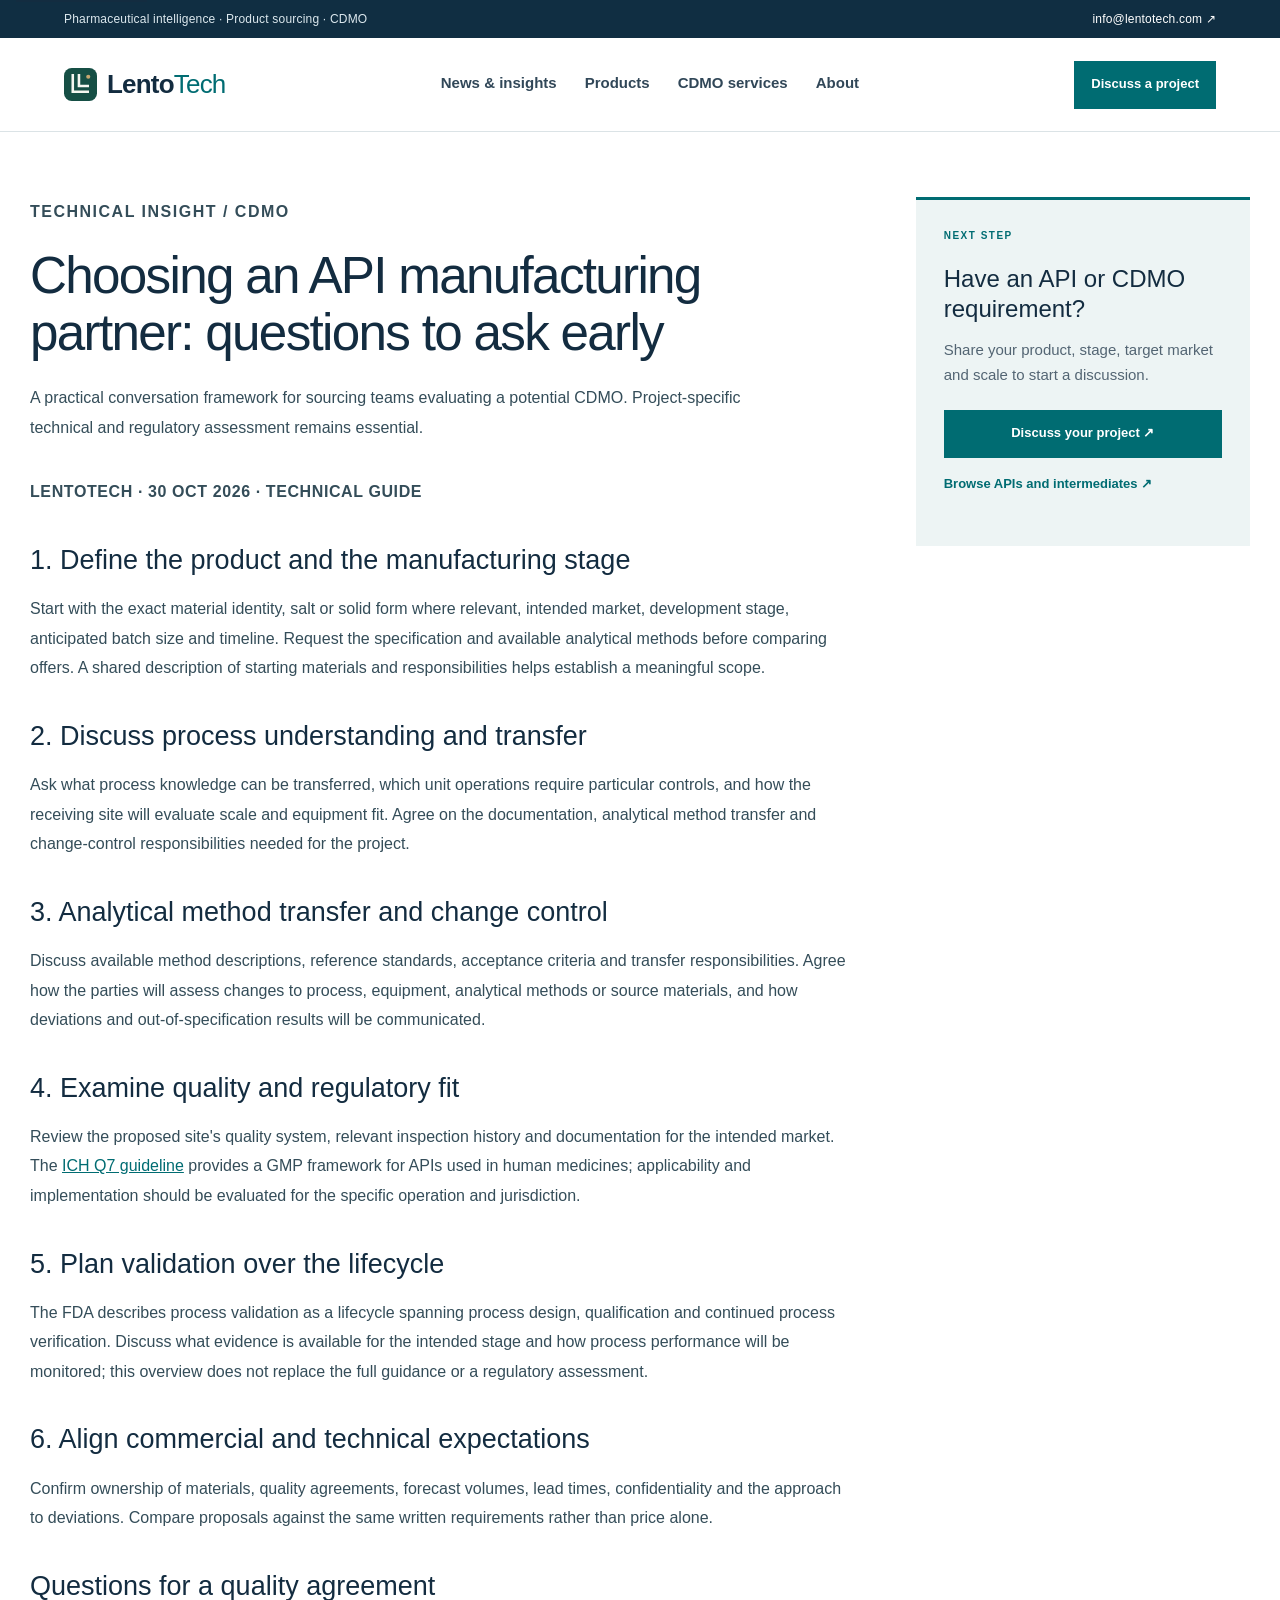
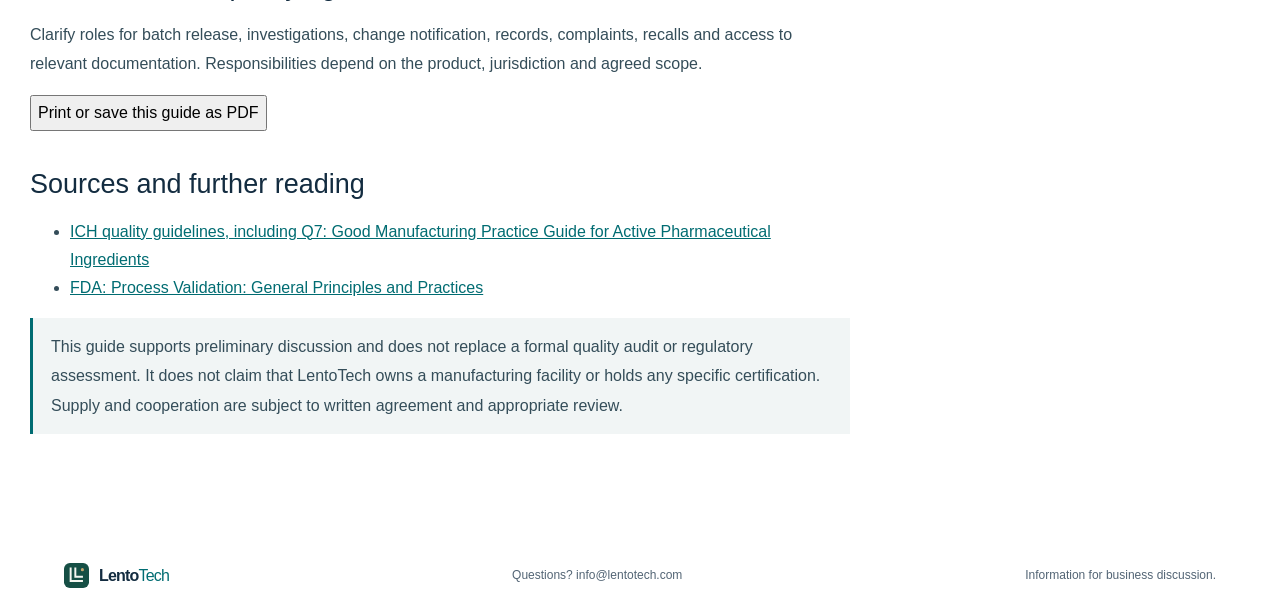
==== commit 8a108661: "Refine biopharma sourcing and project inquiries" ====
--- a/cdmo-guide.html
+++ b/cdmo-guide.html
@@ -1 +1 @@
-<!doctype html><html lang="en"><head><meta charset="utf-8"><meta name="viewport" content="width=device-width,initial-scale=1"><title>Choosing an API manufacturing partner | LentoTech</title><meta name="description" content="A practical introduction to process transfer, quality, validation and CDMO partner selection for API projects."><link rel="canonical" href="https://www.lentotech.com/cdmo-guide.html"><meta property="og:type" content="article"><meta property="og:title" content="Choosing an API manufacturing partner | LentoTech"><meta property="og:description" content="A practical introduction to process transfer, quality, validation and CDMO partner selection for API projects."><meta property="og:url" content="https://www.lentotech.com/cdmo-guide.html"><meta property="og:image" content="https://www.lentotech.com/lab-illustrative.jpg"><meta name="twitter:card" content="summary_large_image"><link rel="stylesheet" href="styles.css"><link rel="stylesheet" href="design.css"><link rel="icon" type="image/svg+xml" href="favicon.svg"></head><body><div class="utility-bar"><span>Pharmaceutical intelligence · Product sourcing · CDMO</span><a href="mailto:info@lentotech.com">info@lentotech.com ↗</a></div><a class="skip-link" href="#main">Skip to content</a><header class="catalog-header"><a class="brand" href="index.html"><span class="brand-mark">L</span><span>Lento<span class="brand-light">Tech</span></span></a><nav aria-label="Primary navigation"><a href="news.html">News &amp; insights</a><a href="products.html">Products</a><a href="index.html#capabilities">CDMO services</a><a href="index.html#about">About</a></nav><a class="button button-small" href="index.html#inquiry">Discuss a project</a></header><main id="main"><article class="editorial-page"><div class="article-layout"><div class="article-body"><p class="eyebrow">TECHNICAL INSIGHT / CDMO</p><h1>Choosing an API manufacturing partner: questions to ask early</h1><p class="page-lead">A practical conversation framework for sourcing teams evaluating a potential CDMO. Project-specific technical and regulatory assessment remains essential.</p><p class="story-meta">LENTOTECH · 30 OCT 2026 · TECHNICAL GUIDE</p><h2>1. Define the product and the manufacturing stage</h2><p>Start with the exact material identity, salt or solid form where relevant, intended market, development stage, anticipated batch size and timeline. Request the specification and available analytical methods before comparing offers. A shared description of starting materials and responsibilities helps establish a meaningful scope.</p><h2>2. Discuss process understanding and transfer</h2><p>Ask what process knowledge can be transferred, which unit operations require particular controls, and how the receiving site will evaluate scale and equipment fit. Agree on the documentation, analytical method transfer and change-control responsibilities needed for the project.</p><h2>3. Examine quality and regulatory fit</h2><p>Review the proposed site's quality system, relevant inspection history and documentation for the intended market. The <a href="https://ich.org/page/quality-guidelines">ICH Q7 guideline</a> provides a GMP framework for APIs used in human medicines; applicability and implementation should be evaluated for the specific operation and jurisdiction.</p><h2>4. Plan validation over the lifecycle</h2><p>The FDA describes process validation as a lifecycle spanning process design, qualification and continued process verification. Discuss what evidence is available for the intended stage and how process performance will be monitored; this overview does not replace the full guidance or a regulatory assessment.</p><h2>5. Align commercial and technical expectations</h2><p>Confirm ownership of materials, quality agreements, forecast volumes, lead times, confidentiality and the approach to deviations. Compare proposals against the same written requirements rather than price alone.</p><h2>Sources and further reading</h2><ul><li><a href="https://ich.org/page/quality-guidelines">ICH quality guidelines, including Q7: Good Manufacturing Practice Guide for Active Pharmaceutical Ingredients</a></li><li><a href="https://www.fda.gov/regulatory-information/search-fda-guidance-documents/process-validation-general-principles-and-practices">FDA: Process Validation: General Principles and Practices</a></li></ul><p class="article-note">This guide is general information and is not a claim that LentoTech owns a manufacturing facility or holds any specific certification.</p></div><aside class="news-aside"><p class="eyebrow">NEXT STEP</p><h2>Have an API or CDMO requirement?</h2><p>Share your product, stage, target market and scale to start a discussion.</p><a class="button" href="index.html#inquiry">Discuss your project ↗</a><a class="text-link" href="products.html">Browse APIs and intermediates ↗</a></aside></div></article></main><footer><a class="brand" href="index.html"><span class="brand-mark">L</span><span>Lento<span class="brand-light">Tech</span></span></a><span>Questions? <a href="mailto:info@lentotech.com">info@lentotech.com</a></span><span>Information for business discussion.</span></footer></body></html>+<!doctype html><html lang="en"><head><meta charset="utf-8"><meta name="viewport" content="width=device-width,initial-scale=1"><title>Choosing an API manufacturing partner | LentoTech</title><meta name="description" content="A practical introduction to process transfer, quality, validation and CDMO partner selection for API projects."><link rel="canonical" href="https://www.lentotech.com/cdmo-guide.html"><meta property="og:type" content="article"><meta property="og:title" content="Choosing an API manufacturing partner | LentoTech"><meta property="og:description" content="A practical introduction to process transfer, quality, validation and CDMO partner selection for API projects."><meta property="og:url" content="https://www.lentotech.com/cdmo-guide.html"><meta property="og:image" content="https://www.lentotech.com/lab-illustrative.jpg"><meta name="twitter:card" content="summary_large_image"><link rel="stylesheet" href="styles.css"><link rel="stylesheet" href="design.css"><link rel="icon" type="image/svg+xml" href="favicon.svg"></head><body><div class="utility-bar"><span>Pharmaceutical intelligence · Product sourcing · CDMO</span><a href="mailto:info@lentotech.com">info@lentotech.com ↗</a></div><a class="skip-link" href="#main">Skip to content</a><header class="catalog-header"><a class="brand" href="index.html"><span class="brand-mark">L</span><span>Lento<span class="brand-light">Tech</span></span></a><nav aria-label="Primary navigation"><a href="news.html">News &amp; insights</a><a href="products.html">Products</a><a href="index.html#capabilities">CDMO services</a><a href="index.html#about">About</a></nav><a class="button button-small" href="index.html#inquiry">Discuss a project</a></header><main id="main"><article class="editorial-page"><div class="article-layout"><div class="article-body"><p class="eyebrow">TECHNICAL INSIGHT / CDMO</p><h1>Choosing an API manufacturing partner: questions to ask early</h1><p class="page-lead">A practical conversation framework for sourcing teams evaluating a potential CDMO. Project-specific technical and regulatory assessment remains essential.</p><p class="story-meta">LENTOTECH · 30 OCT 2026 · TECHNICAL GUIDE</p><h2>1. Define the product and the manufacturing stage</h2><p>Start with the exact material identity, salt or solid form where relevant, intended market, development stage, anticipated batch size and timeline. Request the specification and available analytical methods before comparing offers. A shared description of starting materials and responsibilities helps establish a meaningful scope.</p><h2>2. Discuss process understanding and transfer</h2><p>Ask what process knowledge can be transferred, which unit operations require particular controls, and how the receiving site will evaluate scale and equipment fit. Agree on the documentation, analytical method transfer and change-control responsibilities needed for the project.</p><h2>3. Analytical method transfer and change control</h2><p>Discuss available method descriptions, reference standards, acceptance criteria and transfer responsibilities. Agree how the parties will assess changes to process, equipment, analytical methods or source materials, and how deviations and out-of-specification results will be communicated.</p><h2>4. Examine quality and regulatory fit</h2><p>Review the proposed site's quality system, relevant inspection history and documentation for the intended market. The <a href="https://ich.org/page/quality-guidelines">ICH Q7 guideline</a> provides a GMP framework for APIs used in human medicines; applicability and implementation should be evaluated for the specific operation and jurisdiction.</p><h2>5. Plan validation over the lifecycle</h2><p>The FDA describes process validation as a lifecycle spanning process design, qualification and continued process verification. Discuss what evidence is available for the intended stage and how process performance will be monitored; this overview does not replace the full guidance or a regulatory assessment.</p><h2>6. Align commercial and technical expectations</h2><p>Confirm ownership of materials, quality agreements, forecast volumes, lead times, confidentiality and the approach to deviations. Compare proposals against the same written requirements rather than price alone.</p><h2>Questions for a quality agreement</h2><p>Clarify roles for batch release, investigations, change notification, records, complaints, recalls and access to relevant documentation. Responsibilities depend on the product, jurisdiction and agreed scope.</p><p><button type="button" onclick="window.print()">Print or save this guide as PDF</button></p><h2>Sources and further reading</h2><ul><li><a href="https://ich.org/page/quality-guidelines">ICH quality guidelines, including Q7: Good Manufacturing Practice Guide for Active Pharmaceutical Ingredients</a></li><li><a href="https://www.fda.gov/regulatory-information/search-fda-guidance-documents/process-validation-general-principles-and-practices">FDA: Process Validation: General Principles and Practices</a></li></ul><p class="article-note">This guide supports preliminary discussion and does not replace a formal quality audit or regulatory assessment. It does not claim that LentoTech owns a manufacturing facility or holds any specific certification. Supply and cooperation are subject to written agreement and appropriate review.</p></div><aside class="news-aside"><p class="eyebrow">NEXT STEP</p><h2>Have an API or CDMO requirement?</h2><p>Share your product, stage, target market and scale to start a discussion.</p><a class="button" href="index.html#inquiry">Discuss your project ↗</a><a class="text-link" href="products.html">Browse APIs and intermediates ↗</a></aside></div></article></main><footer><a class="brand" href="index.html"><span class="brand-mark">L</span><span>Lento<span class="brand-light">Tech</span></span></a><span>Questions? <a href="mailto:info@lentotech.com">info@lentotech.com</a></span><span>Information for business discussion.</span></footer></body></html>
--- a/design.css
+++ b/design.css
@@ -184,3 +184,6 @@
 @media(prefers-reduced-motion:reduce){*{transition:none!important;scroll-behavior:auto!important}
 }
 
+.brand-mark{background:transparent url('favicon.svg') center/contain no-repeat!important;font-size:0!important;border:0!important}
+
+.editorial-intro .hero-trust{font-size:13px;line-height:1.6;color:#315f60;margin-top:20px}.catalog-controls label[hidden]{display:none}
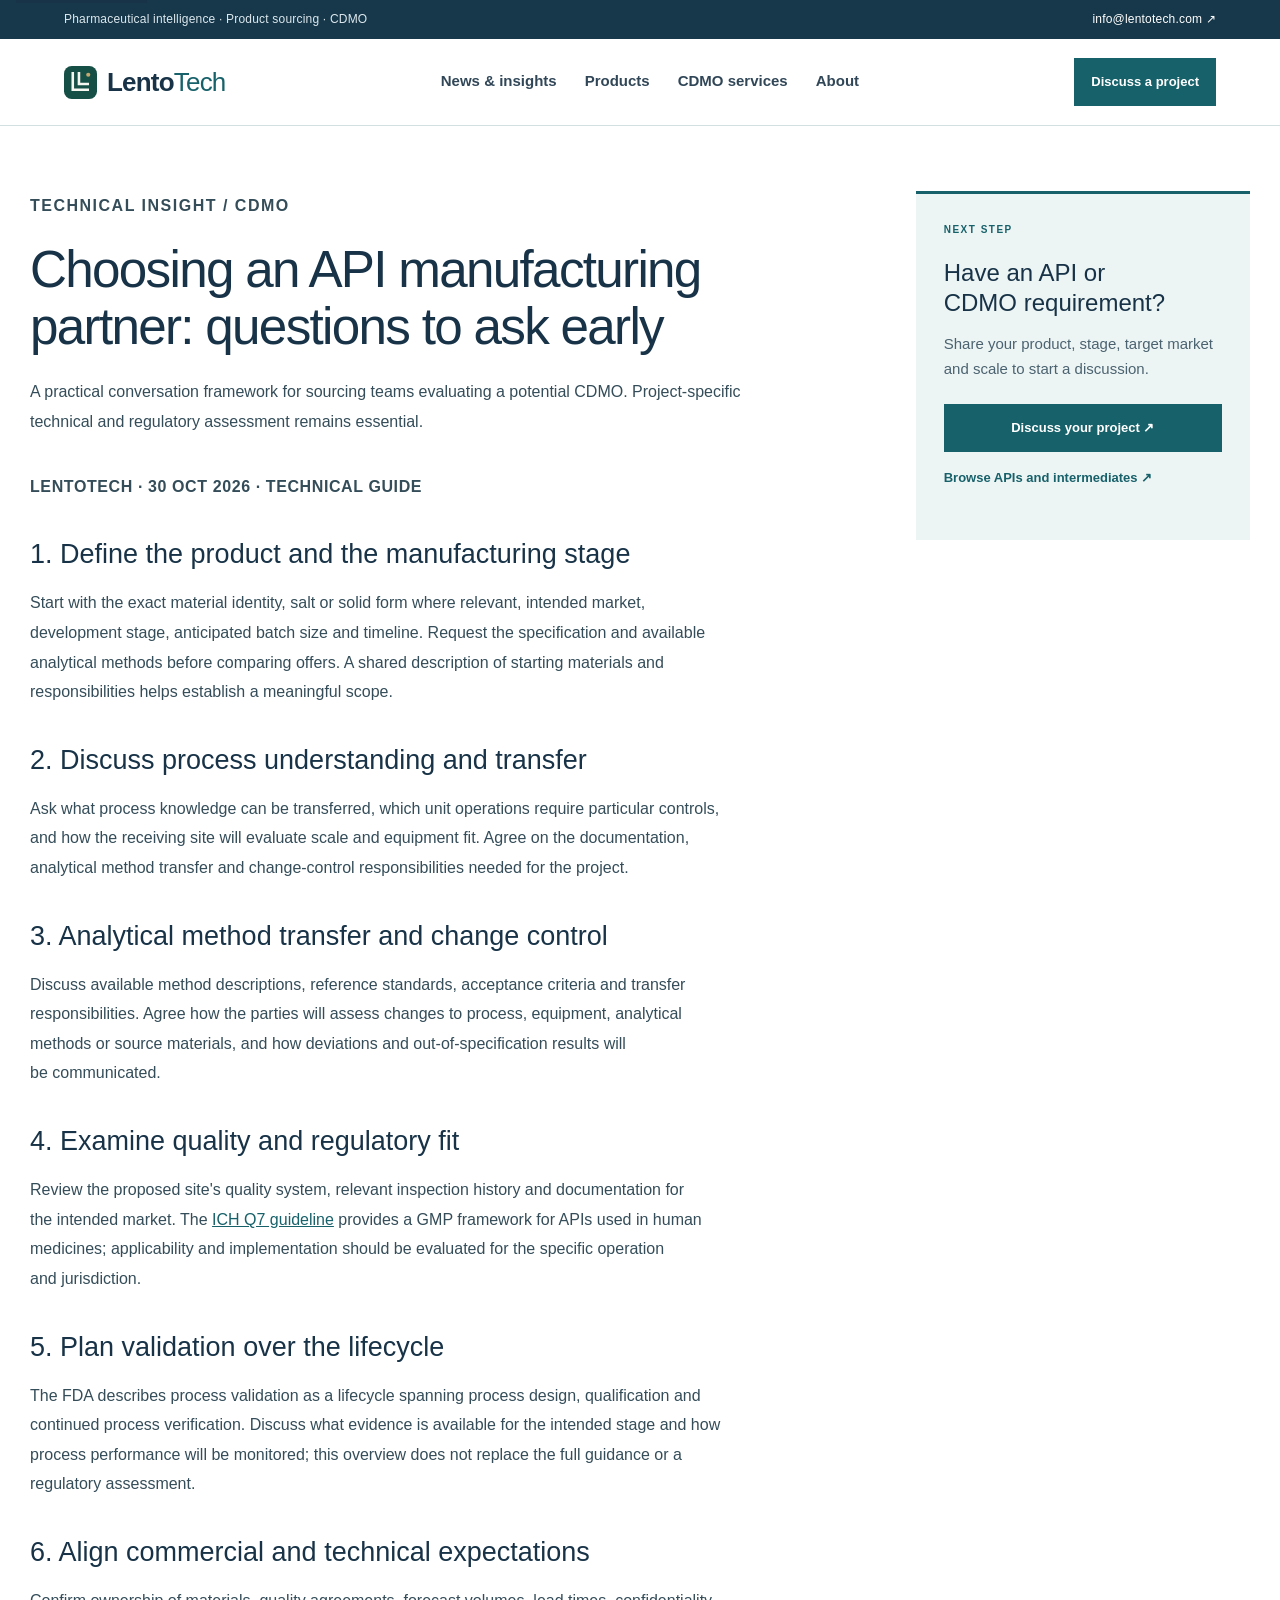
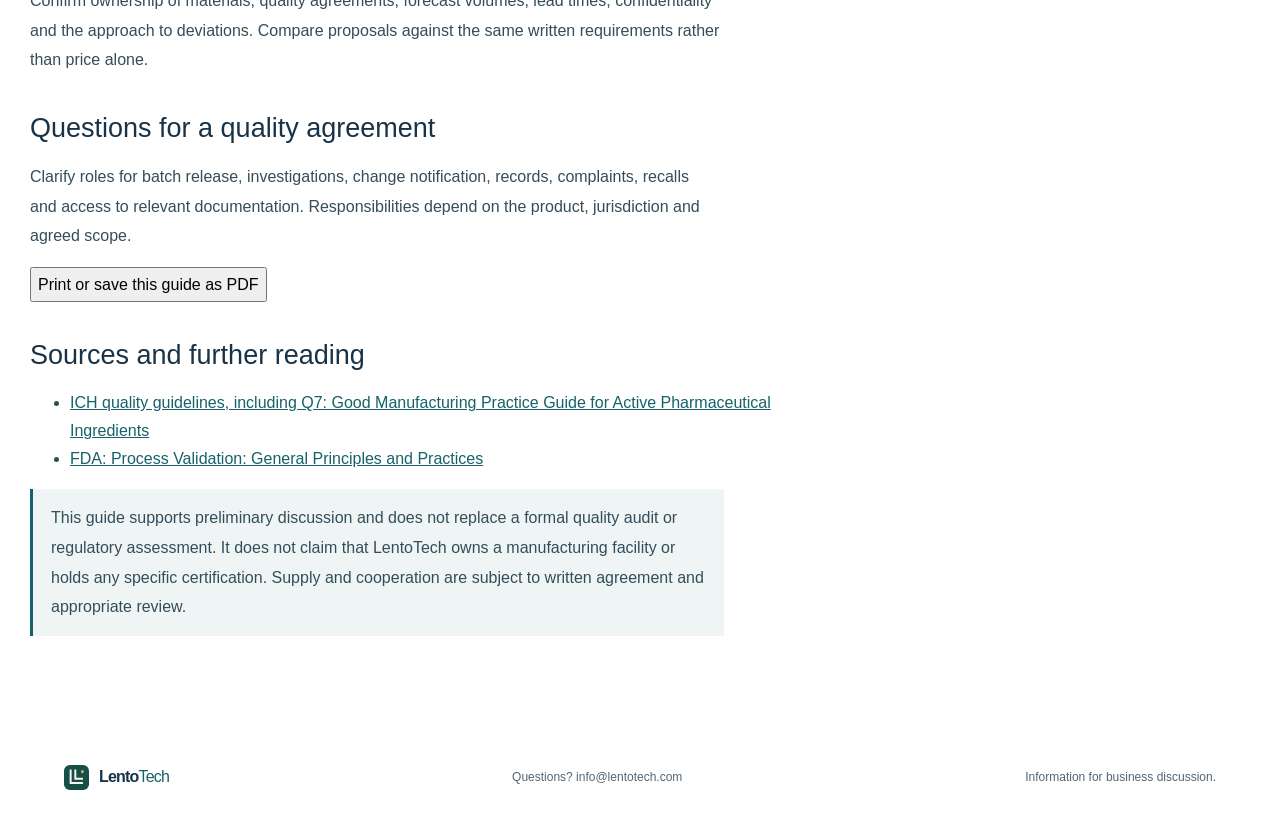
==== commit 50e49516: "Keep product details and editing state consistent" ====
--- a/cdmo-guide.html
+++ b/cdmo-guide.html
@@ -1 +1 @@
-<!doctype html><html lang="en"><head><meta charset="utf-8"><meta name="viewport" content="width=device-width,initial-scale=1"><title>Choosing an API manufacturing partner | LentoTech</title><meta name="description" content="A practical introduction to process transfer, quality, validation and CDMO partner selection for API projects."><link rel="canonical" href="https://www.lentotech.com/cdmo-guide.html"><meta property="og:type" content="article"><meta property="og:title" content="Choosing an API manufacturing partner | LentoTech"><meta property="og:description" content="A practical introduction to process transfer, quality, validation and CDMO partner selection for API projects."><meta property="og:url" content="https://www.lentotech.com/cdmo-guide.html"><meta property="og:image" content="https://www.lentotech.com/lab-illustrative.jpg"><meta name="twitter:card" content="summary_large_image"><link rel="stylesheet" href="styles.css"><link rel="stylesheet" href="design.css"><link rel="icon" type="image/svg+xml" href="favicon.svg"></head><body><div class="utility-bar"><span>Pharmaceutical intelligence · Product sourcing · CDMO</span><a href="mailto:info@lentotech.com">info@lentotech.com ↗</a></div><a class="skip-link" href="#main">Skip to content</a><header class="catalog-header"><a class="brand" href="index.html"><span class="brand-mark">L</span><span>Lento<span class="brand-light">Tech</span></span></a><nav aria-label="Primary navigation"><a href="news.html">News &amp; insights</a><a href="products.html">Products</a><a href="index.html#capabilities">CDMO services</a><a href="index.html#about">About</a></nav><a class="button button-small" href="index.html#inquiry">Discuss a project</a></header><main id="main"><article class="editorial-page"><div class="article-layout"><div class="article-body"><p class="eyebrow">TECHNICAL INSIGHT / CDMO</p><h1>Choosing an API manufacturing partner: questions to ask early</h1><p class="page-lead">A practical conversation framework for sourcing teams evaluating a potential CDMO. Project-specific technical and regulatory assessment remains essential.</p><p class="story-meta">LENTOTECH · 30 OCT 2026 · TECHNICAL GUIDE</p><h2>1. Define the product and the manufacturing stage</h2><p>Start with the exact material identity, salt or solid form where relevant, intended market, development stage, anticipated batch size and timeline. Request the specification and available analytical methods before comparing offers. A shared description of starting materials and responsibilities helps establish a meaningful scope.</p><h2>2. Discuss process understanding and transfer</h2><p>Ask what process knowledge can be transferred, which unit operations require particular controls, and how the receiving site will evaluate scale and equipment fit. Agree on the documentation, analytical method transfer and change-control responsibilities needed for the project.</p><h2>3. Analytical method transfer and change control</h2><p>Discuss available method descriptions, reference standards, acceptance criteria and transfer responsibilities. Agree how the parties will assess changes to process, equipment, analytical methods or source materials, and how deviations and out-of-specification results will be communicated.</p><h2>4. Examine quality and regulatory fit</h2><p>Review the proposed site's quality system, relevant inspection history and documentation for the intended market. The <a href="https://ich.org/page/quality-guidelines">ICH Q7 guideline</a> provides a GMP framework for APIs used in human medicines; applicability and implementation should be evaluated for the specific operation and jurisdiction.</p><h2>5. Plan validation over the lifecycle</h2><p>The FDA describes process validation as a lifecycle spanning process design, qualification and continued process verification. Discuss what evidence is available for the intended stage and how process performance will be monitored; this overview does not replace the full guidance or a regulatory assessment.</p><h2>6. Align commercial and technical expectations</h2><p>Confirm ownership of materials, quality agreements, forecast volumes, lead times, confidentiality and the approach to deviations. Compare proposals against the same written requirements rather than price alone.</p><h2>Questions for a quality agreement</h2><p>Clarify roles for batch release, investigations, change notification, records, complaints, recalls and access to relevant documentation. Responsibilities depend on the product, jurisdiction and agreed scope.</p><p><button type="button" onclick="window.print()">Print or save this guide as PDF</button></p><h2>Sources and further reading</h2><ul><li><a href="https://ich.org/page/quality-guidelines">ICH quality guidelines, including Q7: Good Manufacturing Practice Guide for Active Pharmaceutical Ingredients</a></li><li><a href="https://www.fda.gov/regulatory-information/search-fda-guidance-documents/process-validation-general-principles-and-practices">FDA: Process Validation: General Principles and Practices</a></li></ul><p class="article-note">This guide supports preliminary discussion and does not replace a formal quality audit or regulatory assessment. It does not claim that LentoTech owns a manufacturing facility or holds any specific certification. Supply and cooperation are subject to written agreement and appropriate review.</p></div><aside class="news-aside"><p class="eyebrow">NEXT STEP</p><h2>Have an API or CDMO requirement?</h2><p>Share your product, stage, target market and scale to start a discussion.</p><a class="button" href="index.html#inquiry">Discuss your project ↗</a><a class="text-link" href="products.html">Browse APIs and intermediates ↗</a></aside></div></article></main><footer><a class="brand" href="index.html"><span class="brand-mark">L</span><span>Lento<span class="brand-light">Tech</span></span></a><span>Questions? <a href="mailto:info@lentotech.com">info@lentotech.com</a></span><span>Information for business discussion.</span></footer></body></html>+<!doctype html><html lang="en"><head><meta charset="utf-8"><meta name="viewport" content="width=device-width,initial-scale=1"><title>Choosing an API manufacturing partner | LentoTech</title><meta name="description" content="A practical introduction to process transfer, quality, validation and CDMO partner selection for API projects."><link rel="canonical" href="https://www.lentotech.com/cdmo-guide.html"><meta property="og:type" content="article"><meta property="og:title" content="Choosing an API manufacturing partner | LentoTech"><meta property="og:description" content="A practical introduction to process transfer, quality, validation and CDMO partner selection for API projects."><meta property="og:url" content="https://www.lentotech.com/cdmo-guide.html"><meta property="og:image" content="https://www.lentotech.com/lab-illustrative.jpg"><meta name="twitter:card" content="summary_large_image"><link rel="stylesheet" href="styles.css"><link rel="stylesheet" href="design.css"><link rel="icon" type="image/svg+xml" href="favicon.svg"></head><body><div class="utility-bar"><span>Pharmaceutical intelligence · Product sourcing · CDMO</span><a href="mailto:info@lentotech.com">info@lentotech.com ↗</a></div><a class="skip-link" href="#main">Skip to content</a><header class="catalog-header"><a class="brand" href="index.html"><span class="brand-mark">L</span><span>Lento<span class="brand-light">Tech</span></span></a><nav aria-label="Primary navigation"><a href="news.html">News &amp; insights</a><a href="products.html">Products</a><a href="services.html">CDMO services</a><a href="index.html#about">About</a></nav><a class="button button-small" href="contact.html">Discuss a project</a></header><main id="main"><article class="editorial-page"><div class="article-layout"><div class="article-body"><p class="eyebrow">TECHNICAL INSIGHT / CDMO</p><h1>Choosing an API manufacturing partner: questions to ask early</h1><p class="page-lead">A practical conversation framework for sourcing teams evaluating a potential CDMO. Project-specific technical and regulatory assessment remains essential.</p><p class="story-meta">LENTOTECH · 30 OCT 2026 · TECHNICAL GUIDE</p><h2>1. Define the product and the manufacturing stage</h2><p>Start with the exact material identity, salt or solid form where relevant, intended market, development stage, anticipated batch size and timeline. Request the specification and available analytical methods before comparing offers. A shared description of starting materials and responsibilities helps establish a meaningful scope.</p><h2>2. Discuss process understanding and transfer</h2><p>Ask what process knowledge can be transferred, which unit operations require particular controls, and how the receiving site will evaluate scale and equipment fit. Agree on the documentation, analytical method transfer and change-control responsibilities needed for the project.</p><h2>3. Analytical method transfer and change control</h2><p>Discuss available method descriptions, reference standards, acceptance criteria and transfer responsibilities. Agree how the parties will assess changes to process, equipment, analytical methods or source materials, and how deviations and out-of-specification results will be communicated.</p><h2>4. Examine quality and regulatory fit</h2><p>Review the proposed site's quality system, relevant inspection history and documentation for the intended market. The <a href="https://ich.org/page/quality-guidelines">ICH Q7 guideline</a> provides a GMP framework for APIs used in human medicines; applicability and implementation should be evaluated for the specific operation and jurisdiction.</p><h2>5. Plan validation over the lifecycle</h2><p>The FDA describes process validation as a lifecycle spanning process design, qualification and continued process verification. Discuss what evidence is available for the intended stage and how process performance will be monitored; this overview does not replace the full guidance or a regulatory assessment.</p><h2>6. Align commercial and technical expectations</h2><p>Confirm ownership of materials, quality agreements, forecast volumes, lead times, confidentiality and the approach to deviations. Compare proposals against the same written requirements rather than price alone.</p><h2>Questions for a quality agreement</h2><p>Clarify roles for batch release, investigations, change notification, records, complaints, recalls and access to relevant documentation. Responsibilities depend on the product, jurisdiction and agreed scope.</p><p><button type="button" onclick="window.print()">Print or save this guide as PDF</button></p><h2>Sources and further reading</h2><ul><li><a href="https://ich.org/page/quality-guidelines">ICH quality guidelines, including Q7: Good Manufacturing Practice Guide for Active Pharmaceutical Ingredients</a></li><li><a href="https://www.fda.gov/regulatory-information/search-fda-guidance-documents/process-validation-general-principles-and-practices">FDA: Process Validation: General Principles and Practices</a></li></ul><p class="article-note">This guide supports preliminary discussion and does not replace a formal quality audit or regulatory assessment. It does not claim that LentoTech owns a manufacturing facility or holds any specific certification. Supply and cooperation are subject to written agreement and appropriate review.</p></div><aside class="news-aside"><p class="eyebrow">NEXT STEP</p><h2>Have an API or CDMO requirement?</h2><p>Share your product, stage, target market and scale to start a discussion.</p><a class="button" href="contact.html">Discuss your project ↗</a><a class="text-link" href="products.html">Browse APIs and intermediates ↗</a></aside></div></article></main><footer><a class="brand" href="index.html"><span class="brand-mark">L</span><span>Lento<span class="brand-light">Tech</span></span></a><span>Questions? <a href="mailto:info@lentotech.com">info@lentotech.com</a></span><span>Information for business discussion.</span></footer></body></html>
--- a/design.css
+++ b/design.css
@@ -187,3 +187,27 @@
 .brand-mark{background:transparent url('favicon.svg') center/contain no-repeat!important;font-size:0!important;border:0!important}
 
 .editorial-intro .hero-trust{font-size:13px;line-height:1.6;color:#315f60;margin-top:20px}.catalog-controls label[hidden]{display:none}
+/* Restrained clinical palette and readable system typography. */
+:root{--ink:#183044;--muted:#526675;--accent:#236b70;--accent-dark:#17565b;--soft:#f1f5f5;--line:#dbe5e7;--dark:#17364a}
+body{font-family:system-ui,-apple-system,BlinkMacSystemFont,"Segoe UI","Noto Sans",sans-serif;background:#fff}
+.editorial-hero{background:#edf3f3}.editorial-image img{filter:saturate(.76) contrast(.98)}
+.capability-photo{display:none}
+.managed-modules{padding:72px 5%;background:#f3f7f7;color:var(--ink)}.managed-inner{max-width:1280px;margin:auto}.managed-eyebrow{font-size:11px;letter-spacing:.14em;color:var(--accent);font-weight:700}.managed-modules h2{font-size:clamp(30px,3vw,42px);font-weight:500}.managed-list{border-top:1px solid var(--line)}.managed-list article{display:grid;grid-template-columns:minmax(0,1fr);gap:22px;padding:26px 0;border-bottom:1px solid var(--line)}.managed-list article:has(img){grid-template-columns:180px 1fr}.managed-list img{width:180px;height:120px;object-fit:cover}.managed-list h3{font-size:21px;margin:0 0 8px}.managed-list p{max-width:760px;color:var(--muted);line-height:1.7}.managed-list a{color:var(--accent);font-weight:600}@media(max-width:600px){.managed-modules{padding:48px 5%}.managed-list article:has(img){grid-template-columns:1fr}.managed-list img{width:100%;height:180px}}
+/* A quieter scientific editorial layout: information first, illustrations remain identified. */
+:root{--ink:#183347;--muted:#4b6370;--accent:#17616a;--accent-dark:#104a52;--soft:#eff5f5;--line:#d2e0e2;--dark:#17384a}
+body{font-family:"Avenir Next",Avenir,"Segoe UI",sans-serif;line-height:1.6}
+h1,h2,h3{text-wrap:balance}p{max-width:78ch}
+.site-header,.catalog-header{min-height:82px}.site-header nav,.catalog-header nav{font-size:14px}
+.editorial-hero{max-width:1440px;background:#eff5f4;grid-template-columns:1.08fr .92fr;align-items:center}
+.editorial-intro{padding:clamp(48px,6vw,88px) clamp(28px,6vw,88px)}
+.editorial-intro h1{font-weight:600;max-width:12.5em;font-size:clamp(38px,4vw,56px);line-height:1.12;letter-spacing:-.035em}
+.editorial-intro>p:not(.eyebrow){max-width:48ch}.editorial-intro .hero-trust{font-size:13px}
+.editorial-image{height:100%;min-height:470px}.editorial-image figcaption{background:#17384ae8;letter-spacing:.03em;text-transform:none}
+.audience-paths{max-width:1340px;padding:0 30px;gap:0}.audience-paths a{min-height:82px}.audience-paths a span,.capability-list article>span,.capability-list article>b{display:none}.capability-list article{grid-template-columns:1fr;gap:0}
+.section,.news-home,.editorial-page,.catalog-main{max-width:1340px}.product-spotlight a{min-width:0}.product-spotlight strong{overflow-wrap:anywhere}
+.catalog-controls{border:0;border-radius:4px;background:#edf4f4}.catalog-grid{display:block;border-top:1px solid var(--line)}
+.catalog-card{display:grid;grid-template-columns:minmax(150px,.75fr) minmax(210px,2fr) minmax(130px,1fr) minmax(140px,.8fr);align-items:start;gap:8px 20px;border:0;border-bottom:1px solid var(--line);padding:22px 4px;background:transparent}
+.catalog-card .kind{grid-column:1;grid-row:1;font-size:12px}.catalog-card h2{grid-column:2;grid-row:1;margin:0;font-size:19px;overflow-wrap:anywhere}.catalog-card .other-name{grid-column:2;margin:0}.catalog-card .cas{grid-column:3;grid-row:1;background:transparent;padding:0;margin:0;font-variant-numeric:tabular-nums}.catalog-card .inquire{grid-column:4;grid-row:1;border:0;padding:0;min-height:44px}.catalog-card img{max-width:100%;height:auto}.catalog-card p:not(.other-name):not(.cas){grid-column:2/4;margin:0;color:var(--muted)}.catalog-card[hidden]{display:none}
+input:focus-visible,select:focus-visible,textarea:focus-visible,button:focus-visible,a:focus-visible{outline:3px solid #c07d20;outline-offset:3px}
+@media(max-width:900px){.catalog-card{grid-template-columns:1fr 1.5fr 1fr}.catalog-card .inquire{grid-column:2;grid-row:auto}.catalog-card .cas{grid-column:3}}
+@media(max-width:760px){.editorial-hero{grid-template-columns:1fr}.editorial-image{min-height:260px;height:260px}.editorial-intro{padding:42px 5%}.editorial-intro h1{font-size:clamp(34px,8vw,44px)}.audience-paths{padding:0 5%}.catalog-card{grid-template-columns:1fr 1fr;gap:8px 15px}.catalog-card .kind{grid-column:1;grid-row:1}.catalog-card h2{grid-column:1/-1;grid-row:2}.catalog-card .other-name{grid-column:1/-1}.catalog-card .cas{grid-column:1;grid-row:auto}.catalog-card .inquire{grid-column:1/-1}.catalog-card p:not(.other-name):not(.cas){grid-column:1/-1}}
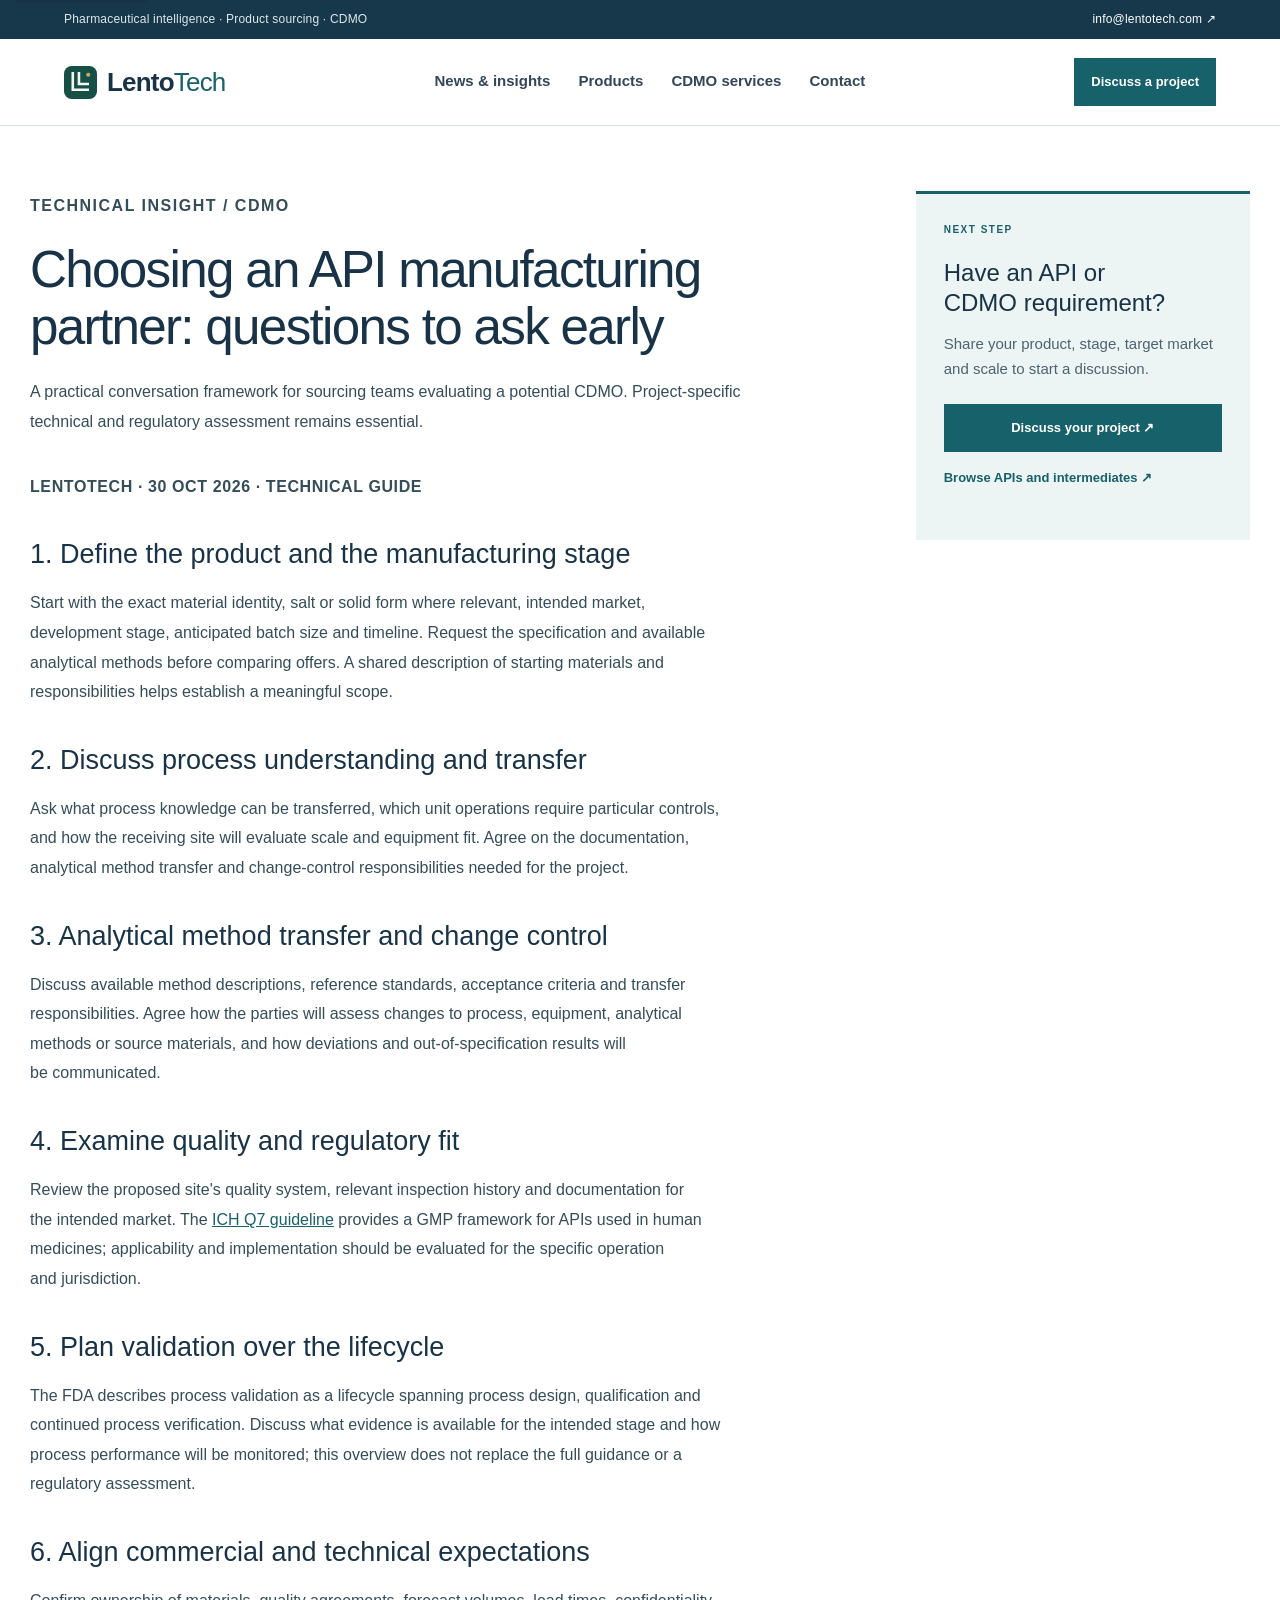
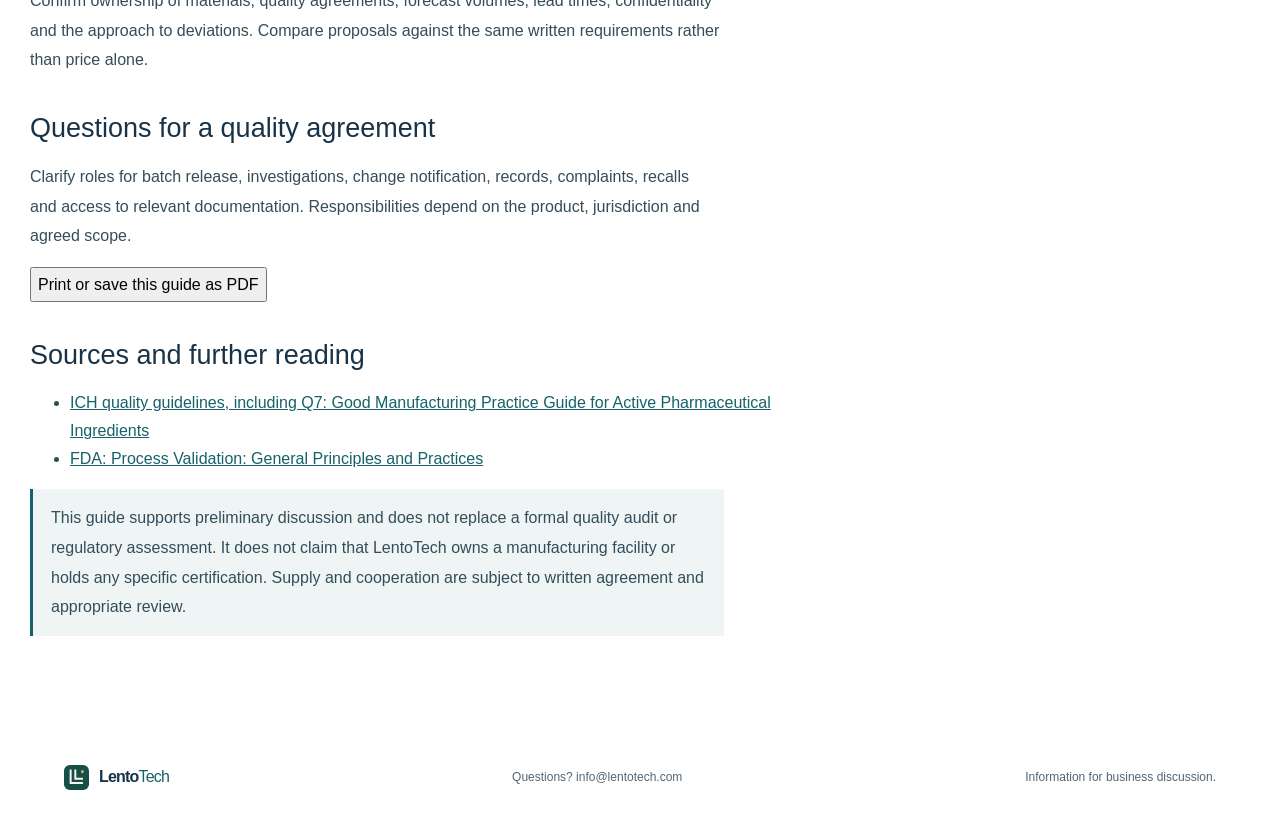
==== commit b2e1d1b9: "Make featured products and capability links manageable" ====
--- a/cdmo-guide.html
+++ b/cdmo-guide.html
@@ -1 +1 @@
-<!doctype html><html lang="en"><head><meta charset="utf-8"><meta name="viewport" content="width=device-width,initial-scale=1"><title>Choosing an API manufacturing partner | LentoTech</title><meta name="description" content="A practical introduction to process transfer, quality, validation and CDMO partner selection for API projects."><link rel="canonical" href="https://www.lentotech.com/cdmo-guide.html"><meta property="og:type" content="article"><meta property="og:title" content="Choosing an API manufacturing partner | LentoTech"><meta property="og:description" content="A practical introduction to process transfer, quality, validation and CDMO partner selection for API projects."><meta property="og:url" content="https://www.lentotech.com/cdmo-guide.html"><meta property="og:image" content="https://www.lentotech.com/lab-illustrative.jpg"><meta name="twitter:card" content="summary_large_image"><link rel="stylesheet" href="styles.css"><link rel="stylesheet" href="design.css"><link rel="icon" type="image/svg+xml" href="favicon.svg"></head><body><div class="utility-bar"><span>Pharmaceutical intelligence · Product sourcing · CDMO</span><a href="mailto:info@lentotech.com">info@lentotech.com ↗</a></div><a class="skip-link" href="#main">Skip to content</a><header class="catalog-header"><a class="brand" href="index.html"><span class="brand-mark">L</span><span>Lento<span class="brand-light">Tech</span></span></a><nav aria-label="Primary navigation"><a href="news.html">News &amp; insights</a><a href="products.html">Products</a><a href="services.html">CDMO services</a><a href="index.html#about">About</a></nav><a class="button button-small" href="contact.html">Discuss a project</a></header><main id="main"><article class="editorial-page"><div class="article-layout"><div class="article-body"><p class="eyebrow">TECHNICAL INSIGHT / CDMO</p><h1>Choosing an API manufacturing partner: questions to ask early</h1><p class="page-lead">A practical conversation framework for sourcing teams evaluating a potential CDMO. Project-specific technical and regulatory assessment remains essential.</p><p class="story-meta">LENTOTECH · 30 OCT 2026 · TECHNICAL GUIDE</p><h2>1. Define the product and the manufacturing stage</h2><p>Start with the exact material identity, salt or solid form where relevant, intended market, development stage, anticipated batch size and timeline. Request the specification and available analytical methods before comparing offers. A shared description of starting materials and responsibilities helps establish a meaningful scope.</p><h2>2. Discuss process understanding and transfer</h2><p>Ask what process knowledge can be transferred, which unit operations require particular controls, and how the receiving site will evaluate scale and equipment fit. Agree on the documentation, analytical method transfer and change-control responsibilities needed for the project.</p><h2>3. Analytical method transfer and change control</h2><p>Discuss available method descriptions, reference standards, acceptance criteria and transfer responsibilities. Agree how the parties will assess changes to process, equipment, analytical methods or source materials, and how deviations and out-of-specification results will be communicated.</p><h2>4. Examine quality and regulatory fit</h2><p>Review the proposed site's quality system, relevant inspection history and documentation for the intended market. The <a href="https://ich.org/page/quality-guidelines">ICH Q7 guideline</a> provides a GMP framework for APIs used in human medicines; applicability and implementation should be evaluated for the specific operation and jurisdiction.</p><h2>5. Plan validation over the lifecycle</h2><p>The FDA describes process validation as a lifecycle spanning process design, qualification and continued process verification. Discuss what evidence is available for the intended stage and how process performance will be monitored; this overview does not replace the full guidance or a regulatory assessment.</p><h2>6. Align commercial and technical expectations</h2><p>Confirm ownership of materials, quality agreements, forecast volumes, lead times, confidentiality and the approach to deviations. Compare proposals against the same written requirements rather than price alone.</p><h2>Questions for a quality agreement</h2><p>Clarify roles for batch release, investigations, change notification, records, complaints, recalls and access to relevant documentation. Responsibilities depend on the product, jurisdiction and agreed scope.</p><p><button type="button" onclick="window.print()">Print or save this guide as PDF</button></p><h2>Sources and further reading</h2><ul><li><a href="https://ich.org/page/quality-guidelines">ICH quality guidelines, including Q7: Good Manufacturing Practice Guide for Active Pharmaceutical Ingredients</a></li><li><a href="https://www.fda.gov/regulatory-information/search-fda-guidance-documents/process-validation-general-principles-and-practices">FDA: Process Validation: General Principles and Practices</a></li></ul><p class="article-note">This guide supports preliminary discussion and does not replace a formal quality audit or regulatory assessment. It does not claim that LentoTech owns a manufacturing facility or holds any specific certification. Supply and cooperation are subject to written agreement and appropriate review.</p></div><aside class="news-aside"><p class="eyebrow">NEXT STEP</p><h2>Have an API or CDMO requirement?</h2><p>Share your product, stage, target market and scale to start a discussion.</p><a class="button" href="contact.html">Discuss your project ↗</a><a class="text-link" href="products.html">Browse APIs and intermediates ↗</a></aside></div></article></main><footer><a class="brand" href="index.html"><span class="brand-mark">L</span><span>Lento<span class="brand-light">Tech</span></span></a><span>Questions? <a href="mailto:info@lentotech.com">info@lentotech.com</a></span><span>Information for business discussion.</span></footer></body></html>+<!doctype html><html lang="en"><head><meta charset="utf-8"><meta name="viewport" content="width=device-width,initial-scale=1"><title>Choosing an API manufacturing partner | LentoTech</title><meta name="description" content="A practical introduction to process transfer, quality, validation and CDMO partner selection for API projects."><link rel="canonical" href="https://www.lentotech.com/cdmo-guide.html"><meta property="og:type" content="article"><meta property="og:title" content="Choosing an API manufacturing partner | LentoTech"><meta property="og:description" content="A practical introduction to process transfer, quality, validation and CDMO partner selection for API projects."><meta property="og:url" content="https://www.lentotech.com/cdmo-guide.html"><meta property="og:image" content="https://www.lentotech.com/lab-illustrative.jpg"><meta name="twitter:card" content="summary_large_image"><link rel="stylesheet" href="styles.css"><link rel="stylesheet" href="design.css"><link rel="icon" type="image/svg+xml" href="favicon.svg"></head><body><div class="utility-bar"><span>Pharmaceutical intelligence · Product sourcing · CDMO</span><a href="mailto:info@lentotech.com">info@lentotech.com ↗</a></div><a class="skip-link" href="#main">Skip to content</a><header class="catalog-header"><a class="brand" href="index.html"><span class="brand-mark">L</span><span>Lento<span class="brand-light">Tech</span></span></a><nav aria-label="Primary navigation"><a href="news.html">News &amp; insights</a><a href="products.html">Products</a><a href="services.html">CDMO services</a><a href="contact.html">Contact</a></nav><a class="button button-small" href="contact.html">Discuss a project</a></header><main id="main"><article class="editorial-page"><div class="article-layout"><div class="article-body"><p class="eyebrow">TECHNICAL INSIGHT / CDMO</p><h1>Choosing an API manufacturing partner: questions to ask early</h1><p class="page-lead">A practical conversation framework for sourcing teams evaluating a potential CDMO. Project-specific technical and regulatory assessment remains essential.</p><p class="story-meta">LENTOTECH · 30 OCT 2026 · TECHNICAL GUIDE</p><h2>1. Define the product and the manufacturing stage</h2><p>Start with the exact material identity, salt or solid form where relevant, intended market, development stage, anticipated batch size and timeline. Request the specification and available analytical methods before comparing offers. A shared description of starting materials and responsibilities helps establish a meaningful scope.</p><h2>2. Discuss process understanding and transfer</h2><p>Ask what process knowledge can be transferred, which unit operations require particular controls, and how the receiving site will evaluate scale and equipment fit. Agree on the documentation, analytical method transfer and change-control responsibilities needed for the project.</p><h2>3. Analytical method transfer and change control</h2><p>Discuss available method descriptions, reference standards, acceptance criteria and transfer responsibilities. Agree how the parties will assess changes to process, equipment, analytical methods or source materials, and how deviations and out-of-specification results will be communicated.</p><h2>4. Examine quality and regulatory fit</h2><p>Review the proposed site's quality system, relevant inspection history and documentation for the intended market. The <a href="https://ich.org/page/quality-guidelines">ICH Q7 guideline</a> provides a GMP framework for APIs used in human medicines; applicability and implementation should be evaluated for the specific operation and jurisdiction.</p><h2>5. Plan validation over the lifecycle</h2><p>The FDA describes process validation as a lifecycle spanning process design, qualification and continued process verification. Discuss what evidence is available for the intended stage and how process performance will be monitored; this overview does not replace the full guidance or a regulatory assessment.</p><h2>6. Align commercial and technical expectations</h2><p>Confirm ownership of materials, quality agreements, forecast volumes, lead times, confidentiality and the approach to deviations. Compare proposals against the same written requirements rather than price alone.</p><h2>Questions for a quality agreement</h2><p>Clarify roles for batch release, investigations, change notification, records, complaints, recalls and access to relevant documentation. Responsibilities depend on the product, jurisdiction and agreed scope.</p><p><button type="button" onclick="window.print()">Print or save this guide as PDF</button></p><h2>Sources and further reading</h2><ul><li><a href="https://ich.org/page/quality-guidelines">ICH quality guidelines, including Q7: Good Manufacturing Practice Guide for Active Pharmaceutical Ingredients</a></li><li><a href="https://www.fda.gov/regulatory-information/search-fda-guidance-documents/process-validation-general-principles-and-practices">FDA: Process Validation: General Principles and Practices</a></li></ul><p class="article-note">This guide supports preliminary discussion and does not replace a formal quality audit or regulatory assessment. It does not claim that LentoTech owns a manufacturing facility or holds any specific certification. Supply and cooperation are subject to written agreement and appropriate review.</p></div><aside class="news-aside"><p class="eyebrow">NEXT STEP</p><h2>Have an API or CDMO requirement?</h2><p>Share your product, stage, target market and scale to start a discussion.</p><a class="button" href="contact.html">Discuss your project ↗</a><a class="text-link" href="products.html">Browse APIs and intermediates ↗</a></aside></div></article></main><footer><a class="brand" href="index.html"><span class="brand-mark">L</span><span>Lento<span class="brand-light">Tech</span></span></a><span>Questions? <a href="mailto:info@lentotech.com">info@lentotech.com</a></span><span>Information for business discussion.</span></footer></body></html>
--- a/design.css
+++ b/design.css
@@ -211,3 +211,19 @@
 input:focus-visible,select:focus-visible,textarea:focus-visible,button:focus-visible,a:focus-visible{outline:3px solid #c07d20;outline-offset:3px}
 @media(max-width:900px){.catalog-card{grid-template-columns:1fr 1.5fr 1fr}.catalog-card .inquire{grid-column:2;grid-row:auto}.catalog-card .cas{grid-column:3}}
 @media(max-width:760px){.editorial-hero{grid-template-columns:1fr}.editorial-image{min-height:260px;height:260px}.editorial-intro{padding:42px 5%}.editorial-intro h1{font-size:clamp(34px,8vw,44px)}.audience-paths{padding:0 5%}.catalog-card{grid-template-columns:1fr 1fr;gap:8px 15px}.catalog-card .kind{grid-column:1;grid-row:1}.catalog-card h2{grid-column:1/-1;grid-row:2}.catalog-card .other-name{grid-column:1/-1}.catalog-card .cas{grid-column:1;grid-row:auto}.catalog-card .inquire{grid-column:1/-1}.catalog-card p:not(.other-name):not(.cas){grid-column:1/-1}}
+/* Home: direct routes into the catalog and services. */
+.editorial-hero{max-width:1440px;grid-template-columns:minmax(0,1fr) minmax(0,1.05fr);align-items:stretch;background:#f1f6f5}
+.editorial-intro{display:flex;flex-direction:column;justify-content:center;padding:clamp(52px,6vw,88px) clamp(28px,5vw,72px)}
+.editorial-intro h1{max-width:12.8em;font-size:clamp(38px,3.8vw,54px);line-height:1.12;letter-spacing:-.025em}
+.editorial-intro>p:not(.eyebrow):not(.hero-trust){max-width:46ch;margin:22px 0 0}
+.editorial-intro .hero-trust{margin:26px 0 0;padding-top:20px;border-top:1px solid #ccdedd;font-size:13px;line-height:1.7;color:#365e60}
+.editorial-intro .hero-actions{margin-top:28px}.editorial-image{min-height:500px}.editorial-image img{object-position:55% center}
+.audience-paths a{transition:background-color .18s ease,color .18s ease}.button{transition:background-color .18s ease,border-color .18s ease}.text-link{text-underline-offset:4px}.text-link:hover{text-decoration:underline}
+@media(max-width:760px){.editorial-hero{grid-template-columns:1fr}.editorial-intro{padding:42px 5%}.editorial-intro h1{font-size:clamp(34px,8vw,44px)}.editorial-image{min-height:250px;height:250px}.editorial-intro .hero-actions{gap:12px 20px}}
+@media(prefers-reduced-motion:reduce){.audience-paths a,.button{transition:none}}
+/* Quiet reading rhythm shared by the homepage and the news archive. */
+.news-home .news-list h3,.newsroom .news-list h3{font-size:clamp(21px,2vw,27px);font-weight:500;line-height:1.3;letter-spacing:-.015em;margin:12px 0}
+.newsroom .news-list article{border-bottom:1px solid var(--line);padding:30px 0}
+.newsroom .news-list p{max-width:68ch;line-height:1.7}
+.news-list .story-link{display:inline-block;margin-top:10px}
+@media(max-width:650px){.newsroom .news-list h3{font-size:22px}.newsroom .news-list article{padding:24px 0}}
